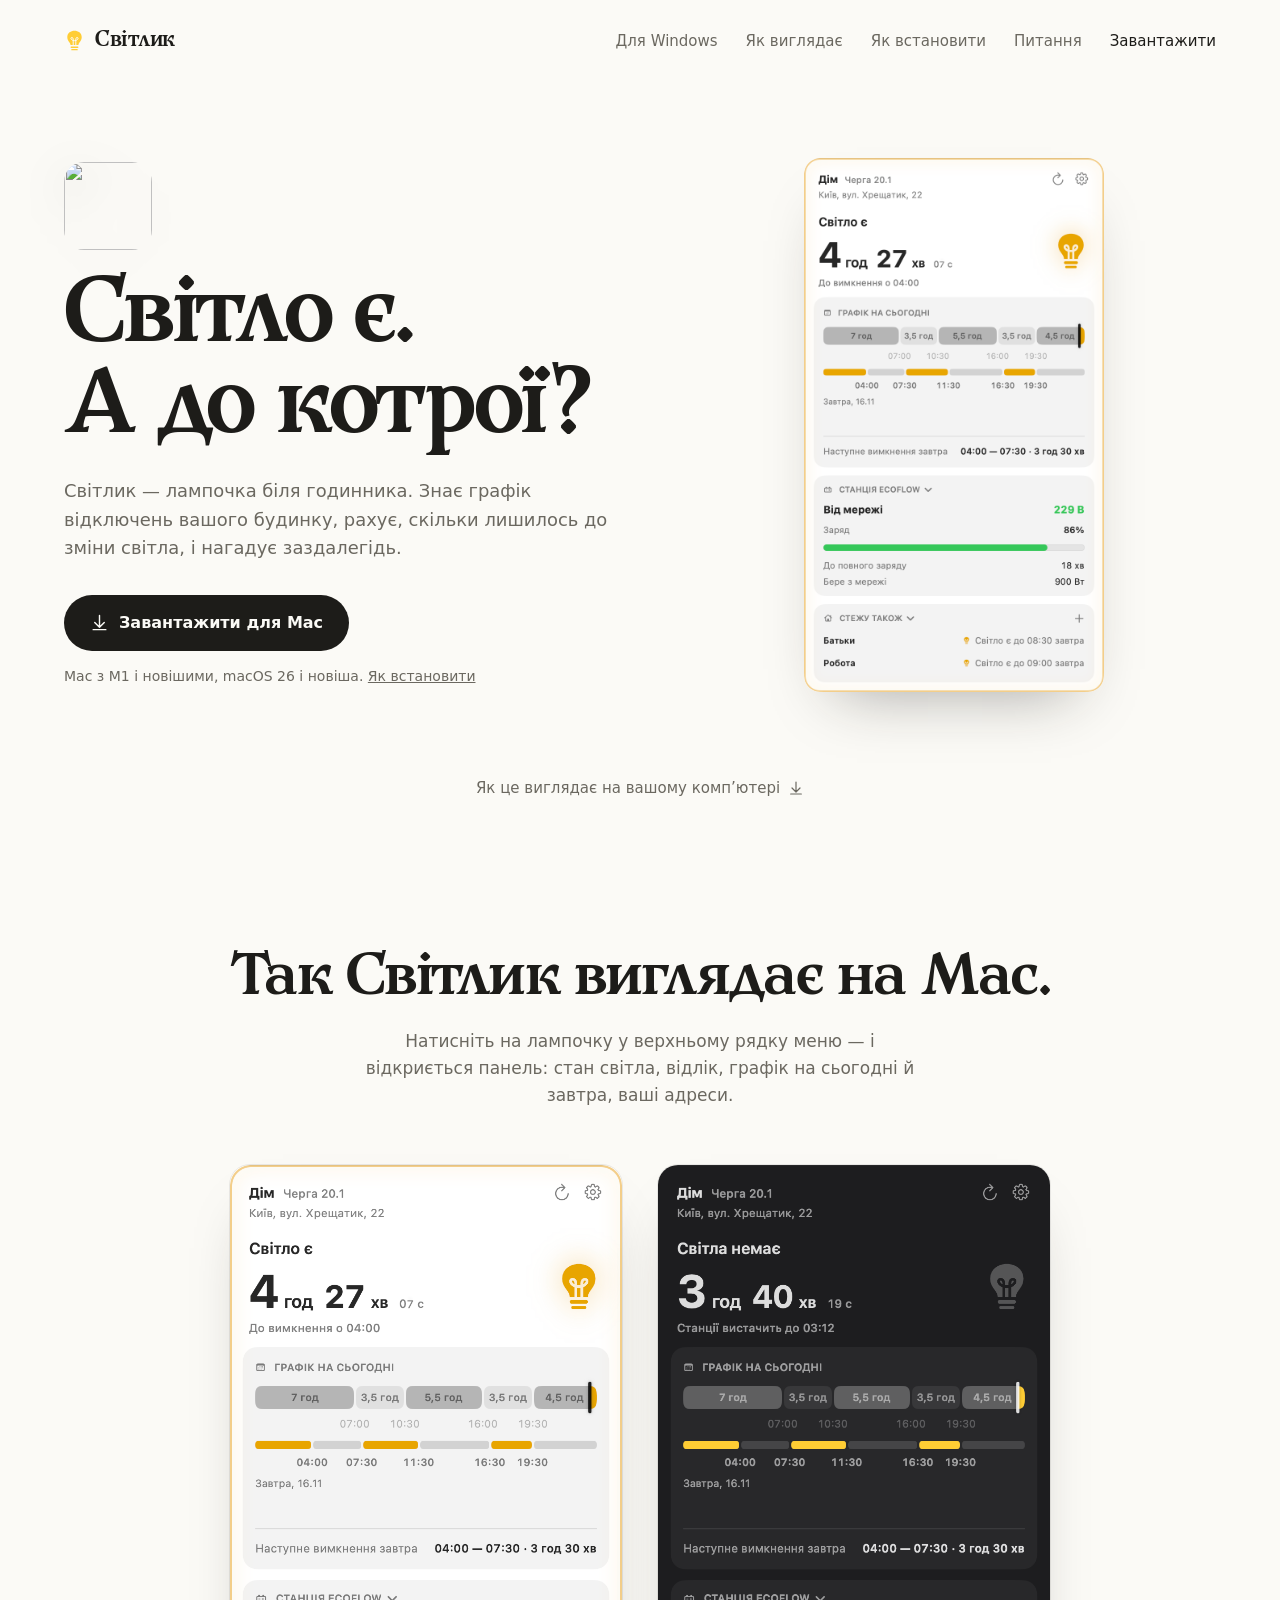
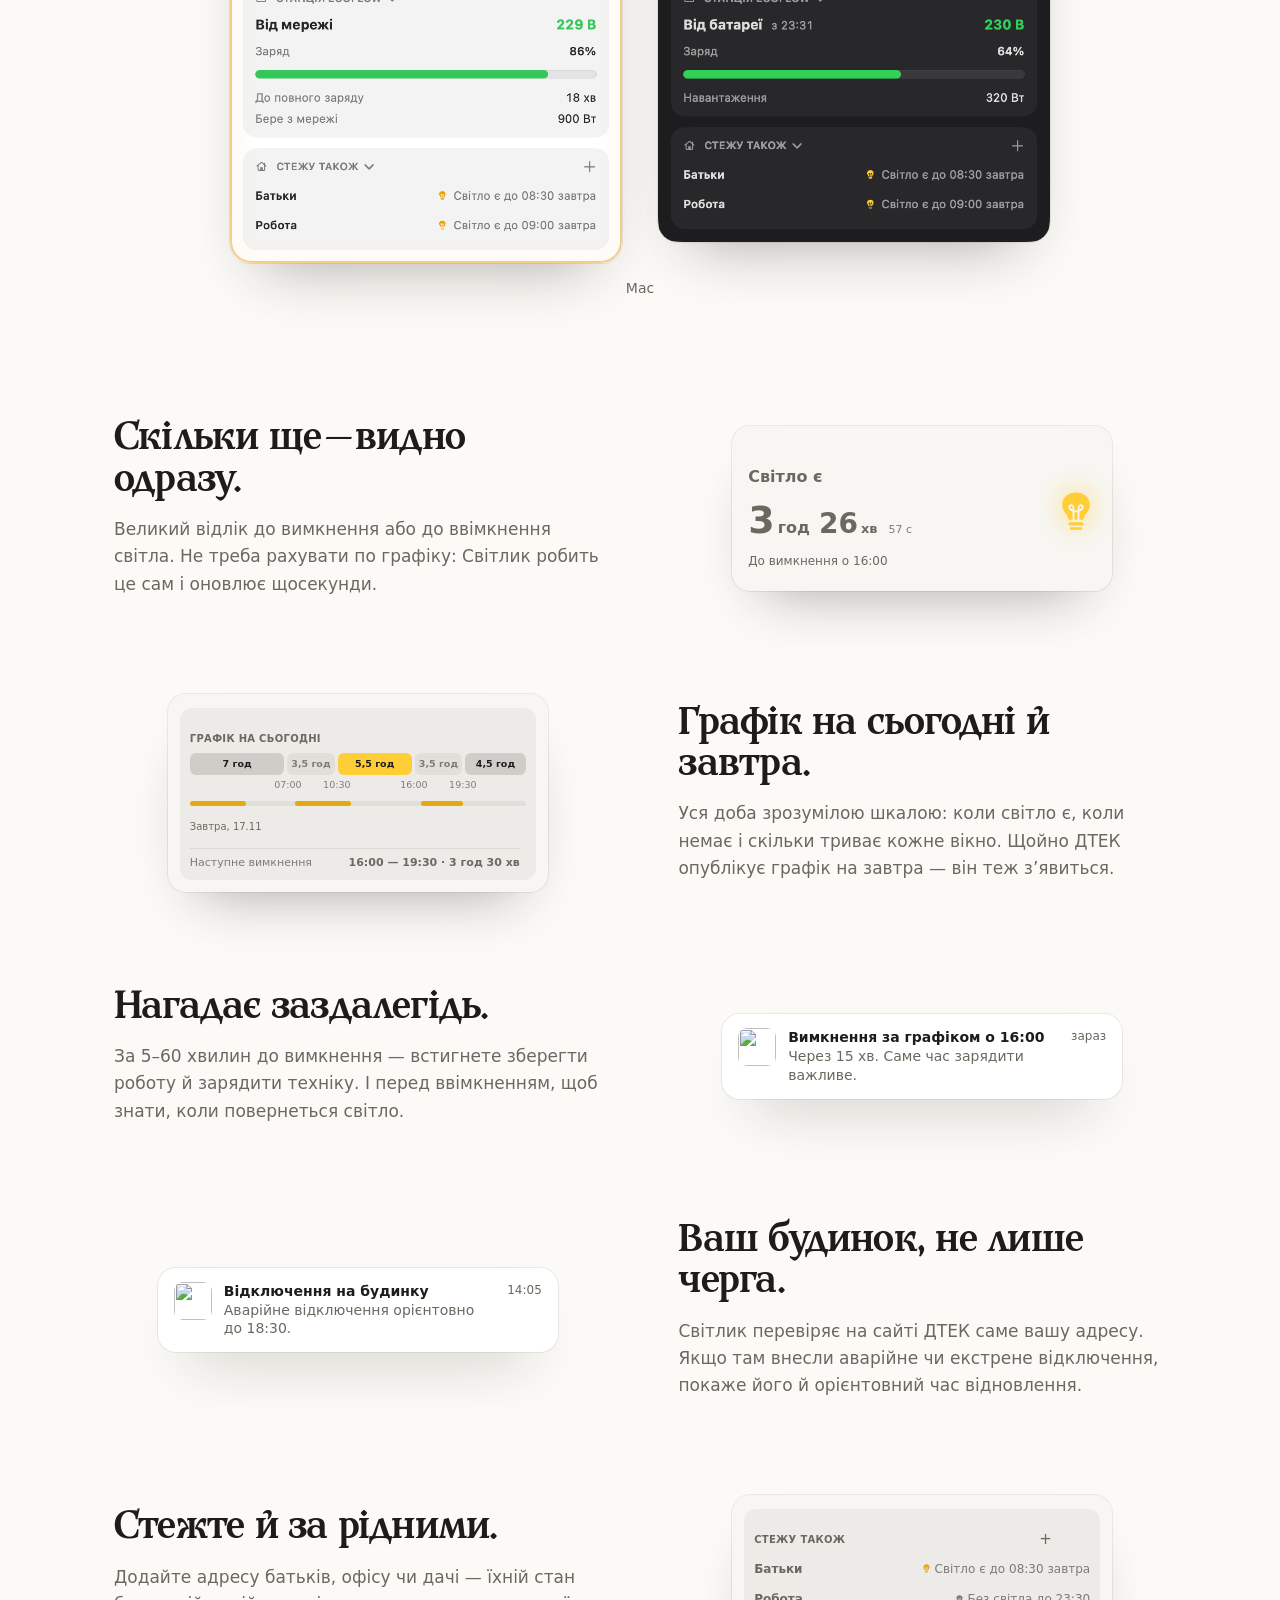
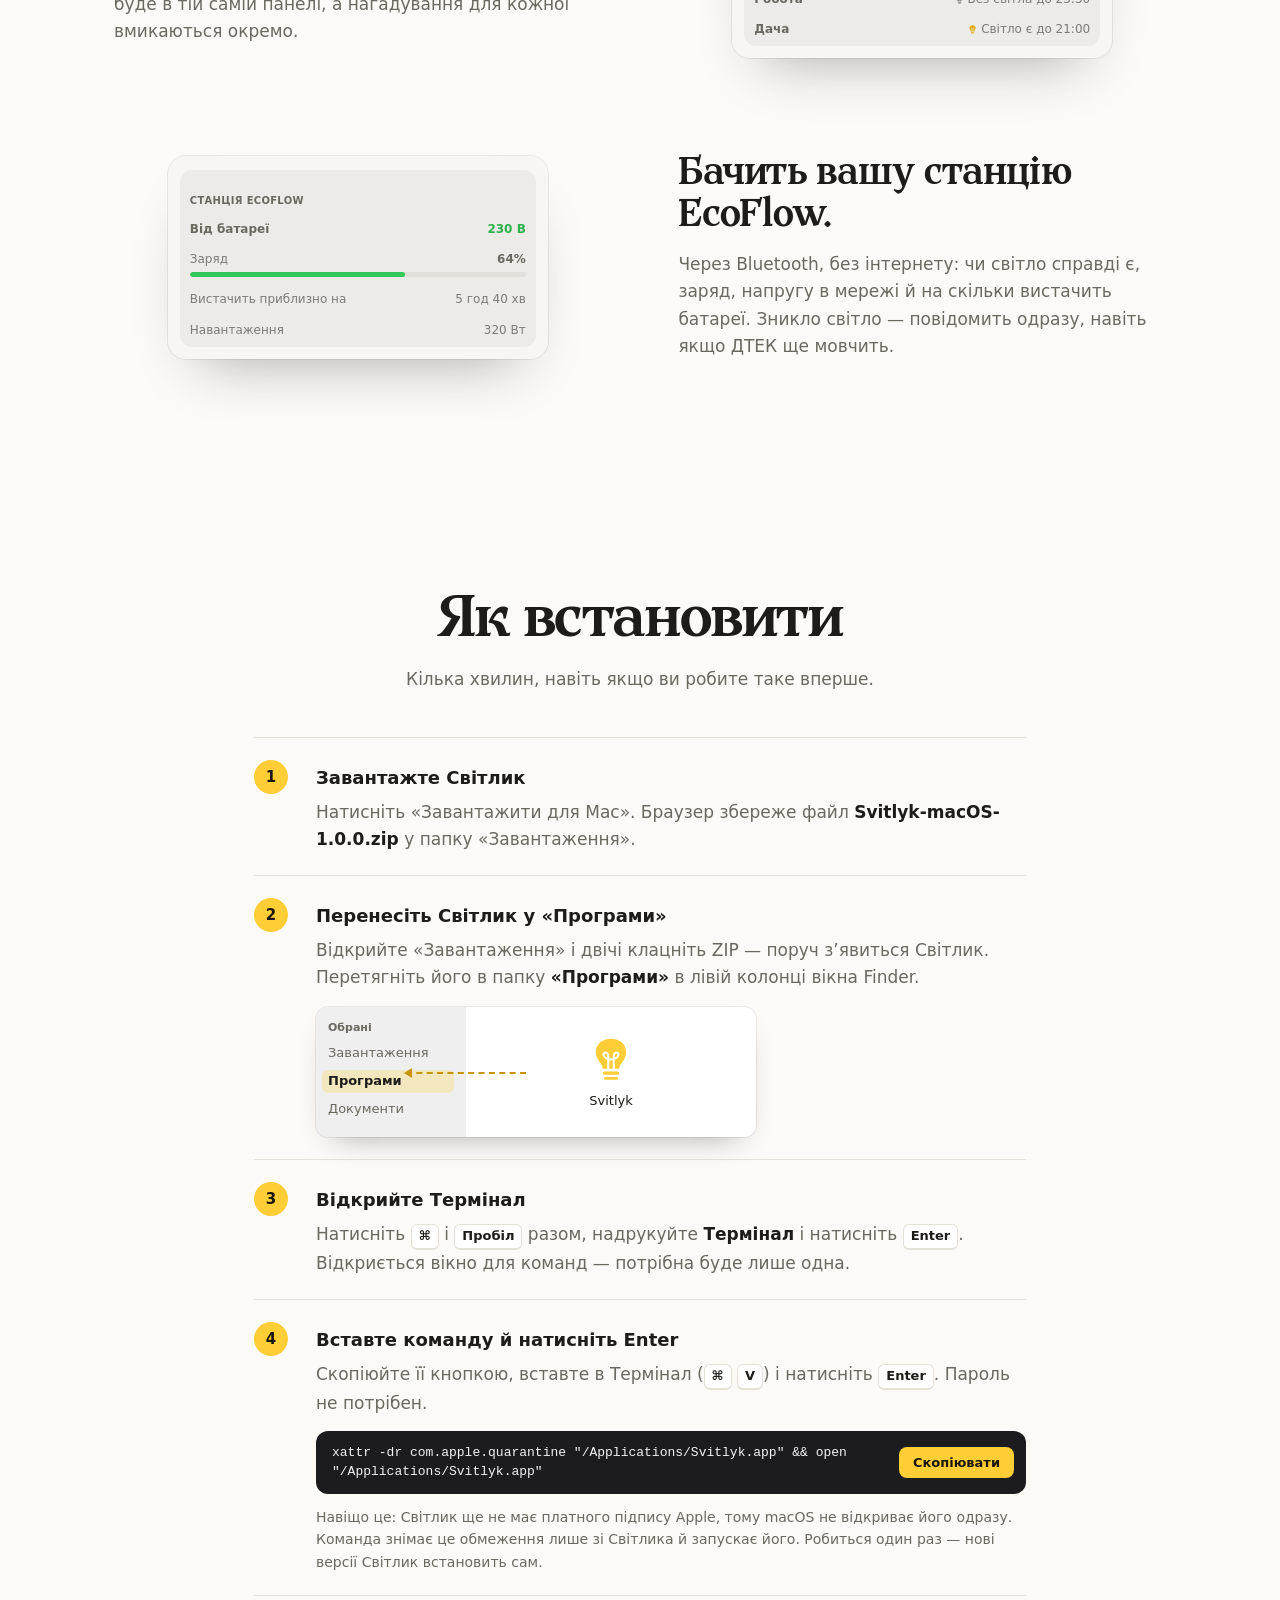
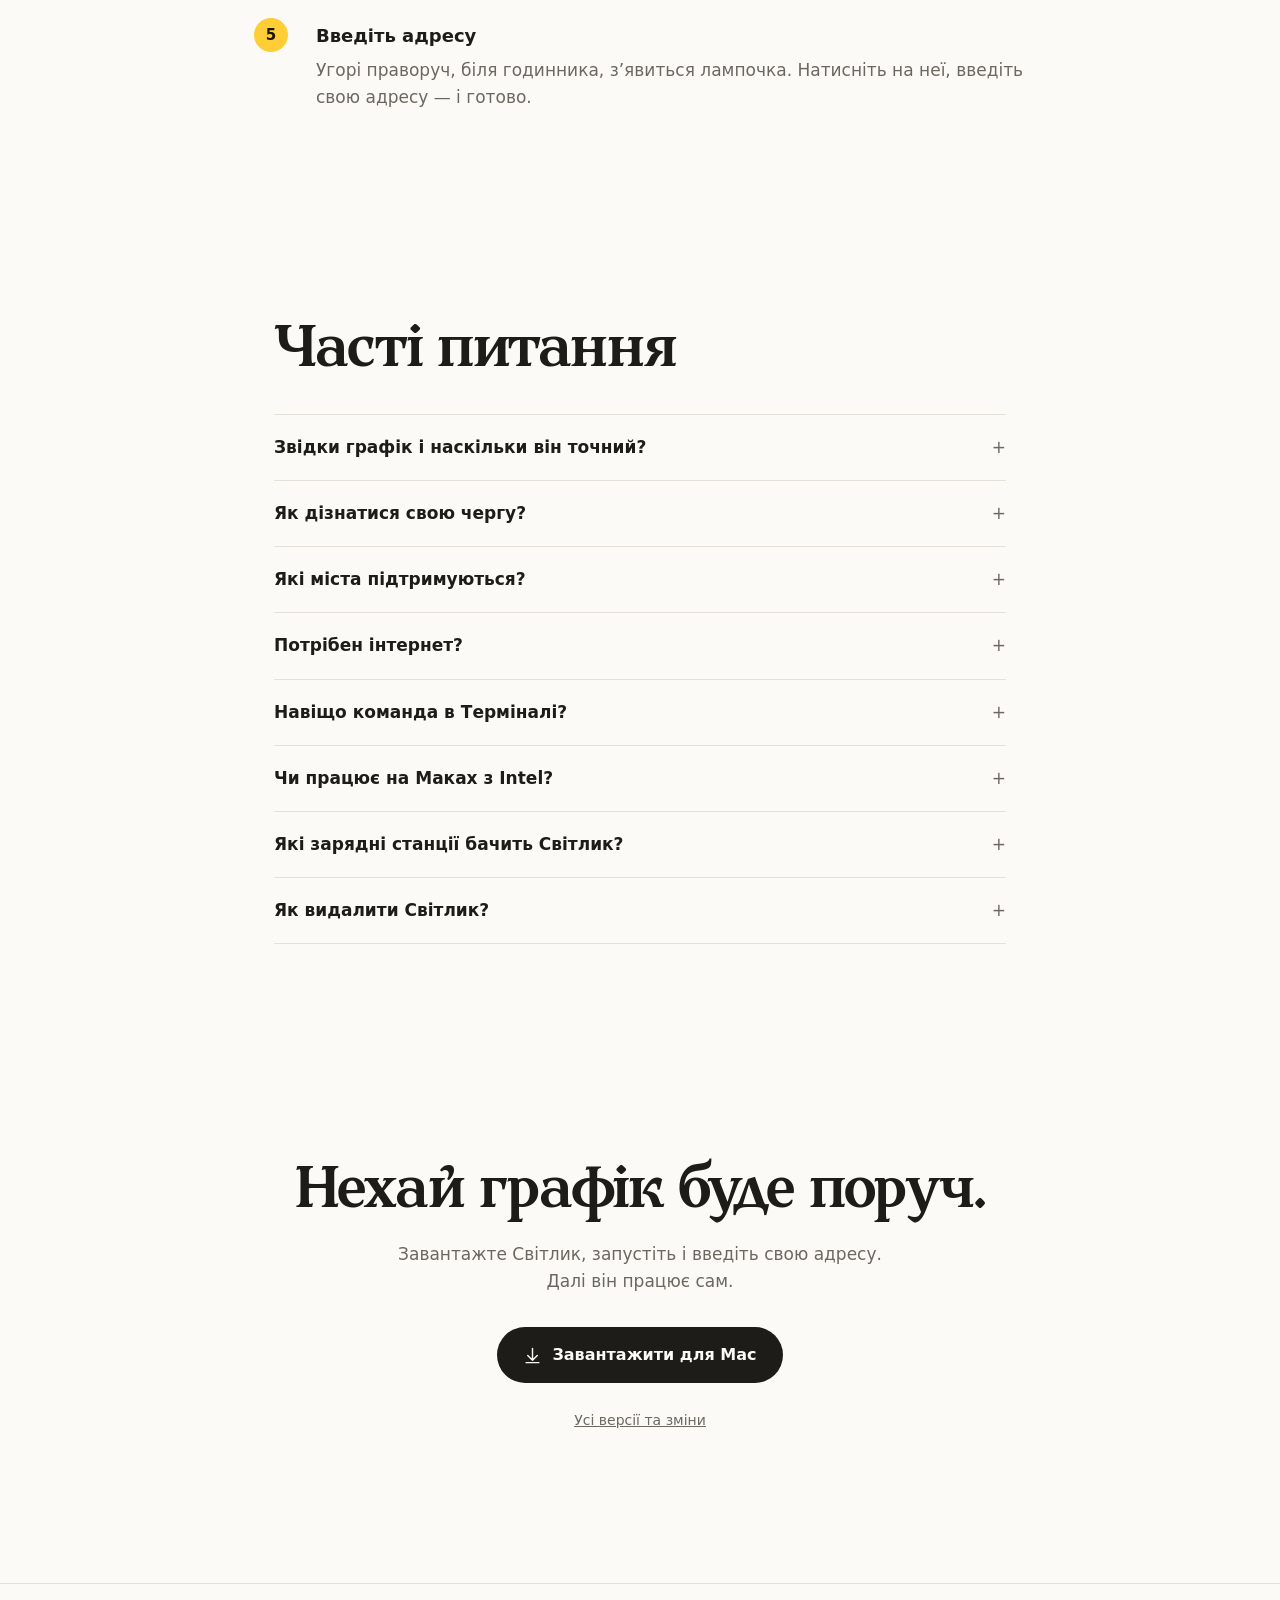
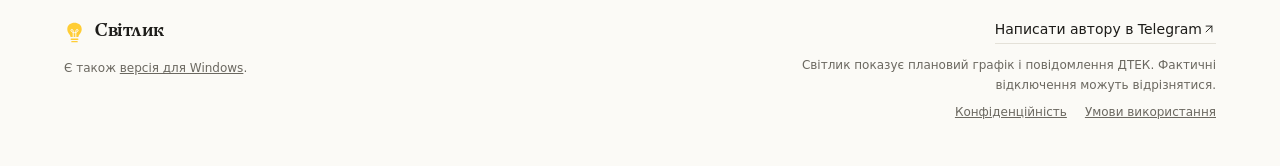
==== mac/index.html @ aa7a5fe7 "Site: Svitlyk for Mac page at /mac/, links between versions - New /mac/ page: interactive menu bar d" ====
<!doctype html>
<html lang="uk">
<head>
  <meta charset="utf-8">
  <meta name="viewport" content="width=device-width, initial-scale=1">
  <meta name="theme-color" content="#fbfaf6" media="(prefers-color-scheme: light)">
  <meta name="theme-color" content="#131315" media="(prefers-color-scheme: dark)">
  <meta name="color-scheme" content="light dark">
  <meta name="description" content="Світлик — лампочка біля годинника на Mac: показує графік відключень вашого будинку, рахує час до зміни світла й нагадує заздалегідь. Київ і Київська область.">
  <meta property="og:title" content="Світлик — світло є. А до котрої?">
  <meta property="og:description" content="Графік відключень, час до зміни світла й нагадування. У рядку меню Mac.">
  <meta property="og:type" content="website">
  <meta property="og:url" content="https://denk0-ua.github.io/Svitlyk/mac/">
  <meta property="og:image" content="https://denk0-ua.github.io/Svitlyk/assets/mac-light.png">
  <meta property="og:image:alt" content="Світлик у світлій і темній темі">
  <link rel="canonical" href="https://denk0-ua.github.io/Svitlyk/mac/">
  <title>Світлик для Mac — світло є. А до котрої?</title>
  <link rel="icon" href="../assets/bulb.svg" type="image/svg+xml">
  <link rel="preload" href="../assets/fonts/Zakon-Bold.ttf" as="font" type="font/ttf" crossorigin>
  <link rel="stylesheet" href="mac.css">
  <script>
    // The visitor's system decides what the page shows, before anything is drawn.
    (function () {
      var platform = (navigator.userAgentData && navigator.userAgentData.platform) || navigator.platform || '';
      var agent = navigator.userAgent || '';
      var os = 'other';
      if (/iPhone|iPad|iPod|Android/i.test(agent) || (navigator.maxTouchPoints > 1 && /Mac/i.test(platform))) os = 'other';
      else if (/Mac/i.test(platform) || /Mac OS X/i.test(agent)) os = 'mac';
      else if (/Win/i.test(platform) || /Windows/i.test(agent)) os = 'win';
      // The Mac page always shows the Mac; a Windows visitor also gets a pointer to the Windows page.
      document.documentElement.dataset.visitor = os;
      document.documentElement.dataset.os = os === 'other' ? 'other' : 'mac';
    })();
  </script>
  <script async src="https://www.googletagmanager.com/gtag/js?id=G-LN29BEMHQQ"></script>
  <script>
    window.dataLayer = window.dataLayer || [];
    function gtag(){dataLayer.push(arguments);}
    gtag('js', new Date());
    gtag('config', 'G-LN29BEMHQQ');
  </script>
  <script src="mac.js" defer></script>
</head>
<body>
  <svg class="symbols" aria-hidden="true"><defs>
    <symbol id="bulb" viewBox="0 0 32 32"><path d="M10 23C10 19 5 17 5 11C5-2 27-2 27 11C27 17 22 19 22 23Z" fill="currentColor"/><rect x="10" y="25" width="12" height="2.5" rx="1.25" fill="currentColor"/><rect x="11" y="29" width="10" height="2" rx="1" fill="currentColor"/><path d="M14 23V14C14 10 9 11 11 14C13 17 19 17 21 14C23 11 18 10 18 14V23" fill="none" stroke="var(--filament,#000)" stroke-width="1.5" stroke-linecap="round"/></symbol>
    <symbol id="arrow" viewBox="0 0 24 24"><path d="M12 3v15m-6-6 6 6 6-6M4 21h16" fill="none" stroke="currentColor" stroke-width="1.8" stroke-linecap="round" stroke-linejoin="round"/></symbol>
    <symbol id="icon-external" viewBox="0 0 24 24" fill="none" stroke="currentColor" stroke-width="1.6" stroke-linecap="round" stroke-linejoin="round"><path d="M7 17 17 7M7 7h10v10"/></symbol>
    <symbol id="icon-swap" viewBox="0 0 24 24" fill="none" stroke="currentColor" stroke-width="1.6" stroke-linecap="round" stroke-linejoin="round"><path d="M4 8h16m-4-4 4 4-4 4M20 16H4m4-4-4 4 4 4"/></symbol>
    <symbol id="icon-check" viewBox="0 0 24 24" fill="none" stroke="currentColor" stroke-width="1.6" stroke-linecap="round" stroke-linejoin="round"><path d="m5 12 4 4L19 6"/></symbol>
    <symbol id="icon-refresh" viewBox="0 0 24 24" fill="none" stroke="currentColor" stroke-width="1.6" stroke-linecap="round" stroke-linejoin="round"><path d="M20 5v6h-6M4 19v-6h6M5.8 8a7 7 0 0 1 11.6-3L20 8M4 16l2.6 3A7 7 0 0 0 18.2 16"/></symbol>
    <symbol id="icon-sliders" viewBox="0 0 24 24" fill="none" stroke="currentColor" stroke-width="1.6" stroke-linecap="round" stroke-linejoin="round"><path d="M3 7h18M3 17h18"/><circle cx="9" cy="7" r="3" fill="var(--app)"/><circle cx="16" cy="17" r="3" fill="var(--app)"/></symbol>
    <symbol id="app-refresh" viewBox="0 0 24 24" fill="none" stroke="currentColor" stroke-width="1.6" stroke-linecap="round" stroke-linejoin="round"><path d="M5.07 8A8 8 0 0 1 19.73 9.93M20 3v7h-7M18.93 16A8 8 0 0 1 4.27 14.07M4 21v-7h7"/></symbol>
  </defs></svg>
  <a class="skip" href="#main">Перейти до змісту</a>

  <p class="other-os is-win">У вас Windows? <a href="../" data-analytics="navigation_click" data-location="banner" data-target="windows">Світлик для Windows — тут</a></p>
  <main id="main">
    <section class="hero" data-section="hero" aria-labelledby="hero-title">
      <header class="header">
        <a class="brand" href="#" data-analytics="navigation_click" data-location="header" data-target="top" aria-label="Світлик — на початок"><svg aria-hidden="true"><use href="#bulb"/></svg><span>Світлик</span></a>
        <nav aria-label="Основна навігація">
          <a class="nav-other" href="../" data-analytics="navigation_click" data-location="header" data-target="windows">Для Windows</a>
          <a href="#app" data-analytics="navigation_click" data-location="header" data-target="app">Як виглядає</a>
          <a href="#install" data-analytics="navigation_click" data-location="header" data-target="install">Як встановити</a>
          <a href="#faq" data-analytics="navigation_click" data-location="header" data-target="faq">Питання</a>
          <a class="nav-download" href="#download" data-analytics="navigation_click" data-location="header" data-target="download">Завантажити</a>
        </nav>
      </header>

      <div class="hero-grid">
        <div class="hero-copy">
          <img class="app-icon-img" src="../assets/app-icon.png" width="88" height="88" alt="">
          <h1 id="hero-title">Світло є.<br><span class="nowrap">А до котрої?</span></h1>
          <p class="lead">Світлик — лампочка біля годинника<span class="only-win only-pc"> на панелі завдань Windows</span><span class="only-mac only-pc"> у рядку меню Mac</span>. Знає графік відключень вашого будинку, рахує, скільки лишилось до зміни світла, і нагадує заздалегідь.</p>
          <div class="get" data-get="hero">
            <a class="download only-win" data-platform="win" data-analytics="download_click" data-location="hero" data-file="Svitlyk.exe" href="https://github.com/DenK0-UA/Svitlyk/releases/latest/download/Svitlyk.exe"><svg aria-hidden="true"><use href="#arrow"/></svg><span>Завантажити для Windows</span></a>
            <a class="download only-mac" data-platform="mac" data-analytics="download_click" data-location="hero" data-file="Svitlyk-macOS-1.0.0.zip" href="https://github.com/DenK0-UA/Svitlyk/releases/download/macos-v1.0.0/Svitlyk-macOS-1.0.0.zip"><svg aria-hidden="true"><use href="#arrow"/></svg><span>Завантажити для Mac</span></a>
          </div>
          <p class="get-note only-win only-pc">Windows 10 і 11. <a href="#install" data-analytics="navigation_click" data-location="hero" data-target="install">Як встановити</a></p>
          <p class="get-note only-mac">Mac з M1 і новішими, macOS 26 і новіша. <a href="#install" data-analytics="navigation_click" data-location="hero" data-target="install">Як встановити</a></p>
        </div>

        <div class="mac-demo only-mac only-pc" data-light="on">
          <div class="mac-screen" id="mac-screen">
            <div class="menubar">
              <span class="mb-left" aria-hidden="true"><svg viewBox="0 0 14 17" class="apple"><path d="M11.6 9c0-2 1.6-2.9 1.7-3a3.7 3.7 0 0 0-2.9-1.6c-1.2-.1-2.4.7-3 .7s-1.6-.7-2.6-.7A3.9 3.9 0 0 0 1.5 6.4c-1.4 2.4-.4 6 1 8 .7 1 1.5 2 2.5 2s1.4-.6 2.6-.6 1.5.6 2.6.6 1.7-1 2.4-2a8 8 0 0 0 1.1-2.2A3.4 3.4 0 0 1 11.6 9ZM9.6 3A3.4 3.4 0 0 0 10.4.5 3.5 3.5 0 0 0 8.1 1.7 3.2 3.2 0 0 0 7.3 4.1 2.9 2.9 0 0 0 9.6 3Z" fill="currentColor"/></svg><b>Finder</b><span>Файл</span><span>Правка</span><span>Вигляд</span></span>
              <span class="mb-right">
                <button class="mb-bulb" id="mac-bulb" type="button" aria-expanded="true" aria-controls="mac-panel" aria-label="Сховати приклад Світлика"><svg aria-hidden="true"><use href="#bulb"/></svg></button>
                <svg class="mb-icon" viewBox="0 0 16 12" aria-hidden="true"><path d="M1 4a10 10 0 0 1 14 0M3.5 6.5a6.4 6.4 0 0 1 9 0M6 9a2.8 2.8 0 0 1 4 0" fill="none" stroke="currentColor" stroke-width="1.5" stroke-linecap="round"/></svg>
                <svg class="mb-icon" viewBox="0 0 26 12" aria-hidden="true"><rect x=".75" y=".75" width="21.5" height="10.5" rx="3" fill="none" stroke="currentColor" stroke-width="1.2" opacity=".6"/><rect x="2.5" y="2.5" width="15" height="7" rx="1.6" fill="currentColor"/><path d="M24 4.2v3.6" stroke="currentColor" stroke-width="1.6" stroke-linecap="round" opacity=".6"/></svg>
                <time id="mac-clock" aria-hidden="true">Пн 16 лист. 12:33</time>
              </span>
            </div>
            <div class="mac-panel" id="mac-panel" role="region" aria-label="Інтерактивний приклад Світлика на Mac">
              <div class="mp-head">
                <div><p><b>Основна адреса</b> <span>Черга 4.2</span></p><p class="mp-address">Київ, вул. Хрещатик, 22</p></div>
                <span class="mp-icons" aria-hidden="true"><svg><use href="#app-refresh"/></svg><svg viewBox="0 0 24 24"><circle cx="12" cy="12" r="3.2" fill="none" stroke="currentColor" stroke-width="1.6"/><path d="M12 2.8v2.4M12 18.8v2.4M2.8 12h2.4M18.8 12h2.4M5.5 5.5l1.7 1.7M16.8 16.8l1.7 1.7M5.5 18.5l1.7-1.7M16.8 7.2l1.7-1.7" stroke="currentColor" stroke-width="1.6" stroke-linecap="round"/></svg></span>
              </div>
              <div class="mp-hero">
                <div>
                  <p class="mp-title" data-mac="title">Світло є</p>
                  <p class="mp-count"><b data-mac="h">3</b><span>год</span><b data-mac="m">27</b><span class="mp-min">хв</span><small data-mac="s">00 с</small></p>
                  <p class="mp-caption" data-mac="caption">До вимкнення о 16:00</p>
                </div>
                <svg class="mp-bulb" aria-hidden="true"><use href="#bulb"/></svg>
              </div>
              <div class="mp-card">
                <p class="mp-card-title"><svg viewBox="0 0 12 12" aria-hidden="true"><rect x="1" y="2" width="10" height="9" rx="1.5" fill="none" stroke="currentColor"/><path d="M1 4.5h10M3.5 1v2M8.5 1v2" stroke="currentColor"/></svg>Графік на сьогодні</p>
                <div class="mp-pills" data-mac="pills"></div>
                <div class="mp-times" aria-hidden="true"><span style="left:29.2%">07:00</span><span style="left:43.75%">10:30</span><span style="left:66.7%">16:00</span><span style="left:81.25%">19:30</span></div>
                <div class="mp-tomorrow"><i class="on" style="left:0;width:16.7%"></i><i class="off" style="left:16.7%;width:14.6%"></i><i class="on" style="left:31.3%;width:16.6%"></i><i class="off" style="left:47.9%;width:20.9%"></i><i class="on" style="left:68.8%;width:12.5%"></i><i class="off" style="left:81.3%;width:18.7%"></i></div>
                <p class="mp-small">Завтра, 17.11</p>
                <p class="mp-next"><span data-mac="next-label">Наступне вимкнення</span><b data-mac="next">16:00 — 19:30 · 3 год 30 хв</b></p>
              </div>
              <div class="mp-card mp-station">
                <p class="mp-card-title"><svg viewBox="0 0 14 12" aria-hidden="true"><rect x="1" y="3" width="12" height="8" rx="1.5" fill="none" stroke="currentColor"/><path d="M4 3V1.5M10 3V1.5M4.5 7h2M8 7h2M9 6v2" stroke="currentColor"/></svg>Станція EcoFlow</p>
                <p class="mp-row"><b data-mac="source">Від мережі</b><b class="mp-volt" data-mac="volt">229 В</b></p>
                <p class="mp-row"><span>Заряд</span><b data-mac="soc">86%</b></p>
                <div class="mp-charge"><i data-mac="soc-bar"></i></div>
                <p class="mp-row"><span data-mac="row1">До повного заряду</span><span data-mac="row1v">18 хв</span></p>
                <p class="mp-row"><span data-mac="row2">Бере з мережі</span><span data-mac="row2v">900 Вт</span></p>
              </div>
              <div class="mp-card">
                <p class="mp-card-title mp-watch-title"><svg viewBox="0 0 12 12" aria-hidden="true"><path d="M1.5 5.5 6 1.5l4.5 4V11h-9Z" fill="none" stroke="currentColor"/></svg>Стежу також<span class="mp-plus" aria-hidden="true">+</span></p>
                <p class="mp-watch"><b>Батьки</b><span><svg><use href="#bulb"/></svg>Світло є до 08:30 завтра</span></p>
                <p class="mp-watch"><b>Робота</b><span class="is-off"><svg><use href="#bulb"/></svg>Без світла до 23:30</span></p>
              </div>
            </div>
          </div>
          <div class="demo-controls"><span class="micro">Натисніть на лампочку</span><button type="button" id="mac-switch" aria-pressed="false"><span class="button-label">Показати без світла</span><svg class="icon" aria-hidden="true"><use href="#icon-swap"/></svg></button></div>
          <p class="demo-note">Це приклад. Свій графік побачите в застосунку, коли введете адресу.</p>
        </div>
        <div class="hero-demo win-demo only-win only-pc">
        <div class="demo-heading"><span class="micro">Лампочка біля годинника</span></div>
        <div class="desktop" id="desktop">
          <div class="desktop-label"><span class="little-square"></span> Робочий стіл Windows</div>
          <div class="app-popup is-open" id="app-popup" role="region" aria-label="Інтерактивний приклад Світлика">
            <div class="app-header"><span><svg aria-hidden="true"><use href="#bulb"/></svg> Світлик</span><span class="app-icons" aria-hidden="true"><svg class="icon" aria-hidden="true"><use href="#app-refresh"/></svg><svg class="icon" aria-hidden="true"><use href="#icon-sliders"/></svg></span></div>
            <div class="app-address"><span>Київська область</span><span>Черга 4.2</span></div>
            <h2 class="app-status"><i aria-hidden="true"></i><span id="demo-status">Світло є</span></h2>
            <p class="app-until" id="demo-until">До вимкнення</p>
            <p class="app-time"><span id="demo-hours">1 <small>год</small></span> <span id="demo-minutes">24 <small>хв</small></span> <span id="demo-seconds">36 с</span></p>
            <div class="app-timeline" id="demo-today" aria-hidden="true"><span class="timeline-off" style="left:45.83%;width:16.67%"></span><span class="timeline-off" style="left:79.17%;width:12.5%"></span><span class="timeline-past" id="timeline-past"></span><span class="timeline-marker" id="timeline-marker"></span></div>
<div class="timeline-ticks" aria-hidden="true"></div>
            <div class="timeline-hours" id="demo-today-label" aria-hidden="true"><span>00</span><span>06</span><span>12</span><span>18</span><span>24</span></div>
<div class="timeline-tomorrow" aria-hidden="true"><div class="timeline-hours" id="demo-tomorrow-label"><span>Завтра, 01.11</span></div><div class="app-timeline is-thin" id="demo-tomorrow"><span class="timeline-off" style="left:29.17%;width:12.5%"></span></div></div>
            <div class="app-detail"><span id="demo-next">Наступне відключення</span><strong>11:00 — 15:00</strong></div>
            <div class="app-detail"><span>Потім світло є</span><span>15:00 — 19:00</span></div>
            <div class="app-watch" id="demo-watch"><div class="app-watch-head"><button type="button" id="watch-toggle" aria-expanded="true" aria-controls="watch-rows">Стежу також<span class="watch-count"> · 2</span><svg class="watch-chevron" viewBox="0 0 16 16" aria-hidden="true"><path d="m4 6 4 4 4-4" fill="none" stroke="currentColor" stroke-width="1.5" stroke-linecap="round" stroke-linejoin="round"/></svg></button><span class="app-watch-add">+ Додати</span></div><ul class="app-watch-rows" id="watch-rows"><li><i class="is-on" aria-hidden="true"></i><b>Мама</b><span>Світло є до 18:00</span><svg class="watch-arrow" viewBox="0 0 8 10" aria-hidden="true"><path d="M2.25 1.5 5.75 5 2.25 8.5" fill="none" stroke="currentColor" stroke-width="1.4" stroke-linecap="round" stroke-linejoin="round"/></svg></li><li><i aria-hidden="true"></i><b>Дача</b><span>Без світла до 21:30</span><svg class="watch-arrow" viewBox="0 0 8 10" aria-hidden="true"><path d="M2.25 1.5 5.75 5 2.25 8.5" fill="none" stroke="currentColor" stroke-width="1.4" stroke-linecap="round" stroke-linejoin="round"/></svg></li></ul></div>
          </div>
          <div class="taskbar">
            <svg class="windows-mark" viewBox="0 0 20 20" aria-hidden="true"><path d="M1 1h8v8H1zm10 0h8v8h-8zM1 11h8v8H1zm10 0h8v8h-8z" fill="currentColor"/></svg>
            <div class="taskbar-right">
              <svg class="tray-chevron" viewBox="0 0 16 16" aria-hidden="true"><path d="m4 10 4-4 4 4" fill="none" stroke="currentColor" stroke-width="1.4" stroke-linecap="round" stroke-linejoin="round"/></svg>
              <button class="tray-bulb" id="tray-button" type="button" aria-expanded="true" aria-controls="app-popup" aria-describedby="tray-instruction" aria-label="Сховати приклад Світлика"><svg aria-hidden="true"><use href="#bulb"/></svg></button>
              <span class="system-language" aria-hidden="true">УКР</span>
              <span class="system-icons" aria-hidden="true">
                <svg viewBox="0 0 16 16"><path d="M1.5 5.5a10 10 0 0 1 13 0M4 8a6 6 0 0 1 8 0m-5.5 2.5a2.5 2.5 0 0 1 3 0"/><circle cx="8" cy="13" r=".7" fill="currentColor" stroke="none"/></svg>
                <svg viewBox="0 0 18 16"><path d="M2 6h3l4-3v10l-4-3H2V6Zm10-1a4 4 0 0 1 0 6m2-8a7 7 0 0 1 0 10"/></svg>
                <svg class="battery-icon" viewBox="0 0 24 16"><rect x="1.5" y="3.5" width="18" height="9" rx="2"/><path d="M22 6v4" stroke-width="2"/><rect x="4" y="6" width="12" height="4" rx=".6" fill="currentColor" stroke="none"/></svg>
              </span>
              <span class="clock-block"><time class="system-clock" id="system-clock">09:35</time><span class="system-date">31.10.2026</span></span>
            </div>
          </div>
        </div>
        <div class="demo-controls"><span class="micro" id="tray-instruction">Натисни на лампочку</span><button type="button" id="state-switch" aria-pressed="false"><span class="button-label">Показати без світла</span><svg class="icon" aria-hidden="true"><use href="#icon-swap"/></svg></button></div>
        <p class="demo-note" id="demo-note" aria-live="polite">Тут — приклад графіка. Свій графік побачиш у застосунку, коли вкажеш адресу.</p>
      </div>
        <div class="phone-shots only-phone"><img src="../assets/mac-light.png" width="744" height="1324" alt="Світлик на Mac: світло є, відлік і графік." loading="lazy"></div>
      </div>

      <a class="next" href="#app" data-analytics="navigation_click" data-location="hero" data-target="app">Як це виглядає на вашому комп’ютері <svg aria-hidden="true"><use href="#arrow"/></svg></a>
    </section>

    <section class="app" id="app" data-section="app" aria-labelledby="app-title">
      <h2 id="app-title">Так Світлик виглядає на Mac.</h2>
      <p class="app-lead">Натисніть на лампочку у верхньому рядку меню — і відкриється панель: стан світла, відлік, графік на сьогодні й завтра, ваші адреси.</p>
      <div class="shots">
        <figure class="shot only-win"><img src="../assets/preview.png" width="864" height="512" alt="Світлик на Windows у темній і світлій темі: стан світла, відлік і графік на добу." loading="lazy"><figcaption class="only-phone">Windows</figcaption></figure>
        <figure class="shot shot-mac only-mac">
          <div class="mac-pair">
            <img src="../assets/mac-light.png" width="744" height="1324" alt="Світлик на Mac у світлій темі: світло є, станція заряджається." loading="lazy">
            <img src="../assets/mac-dark.png" width="744" height="1284" alt="Світлик на Mac у темній темі: світла немає, станція живить квартиру." loading="lazy">
          </div>
          <figcaption class="only-phone">Mac</figcaption>
        </figure>
      </div>

      <div class="rows">
        <div class="row">
          <div class="row-text"><h3>Скільки ще — видно одразу.</h3><p>Великий відлік до вимкнення або до ввімкнення світла. Не треба рахувати по графіку: Світлик робить це сам і оновлює щосекунди.</p></div>
          <div class="row-art mac-demo" aria-hidden="true"><div class="mac-panel art-panel"><div class="mp-hero"><div><p class="mp-title">Світло є</p><p class="mp-count"><b>3</b><span>год</span><b>26</b><span class="mp-min">хв</span><small>57 с</small></p><p class="mp-caption">До вимкнення о 16:00</p></div><svg class="mp-bulb"><use href="#bulb"/></svg></div></div></div>
        </div>
        <div class="row">
          <div class="row-text"><h3>Графік на сьогодні й завтра.</h3><p>Уся доба зрозумілою шкалою: коли світло є, коли немає і скільки триває кожне вікно. Щойно ДТЕК опублікує графік на завтра — він теж з’явиться.</p></div>
          <div class="row-art mac-demo" aria-hidden="true"><div class="mac-panel art-panel"><div class="mp-card" style="margin:0"><p class="mp-card-title">Графік на сьогодні</p><div class="mp-pills"><i class="on" style="--d:7">7 год</i><i class="off" style="--d:3.5">3,5 год</i><i class="on is-now" style="--d:5.5">5,5 год</i><i class="off" style="--d:3.5">3,5 год</i><i class="on" style="--d:4.5">4,5 год</i></div><div class="mp-times"><span style="left:29.2%">07:00</span><span style="left:43.75%">10:30</span><span style="left:66.7%">16:00</span><span style="left:81.25%">19:30</span></div><div class="mp-tomorrow"><i class="on" style="left:0;width:16.7%"></i><i class="on" style="left:31.3%;width:16.6%"></i><i class="on" style="left:68.8%;width:12.5%"></i></div><p class="mp-small">Завтра, 17.11</p><p class="mp-next"><span>Наступне вимкнення</span><b>16:00 — 19:30 · 3 год 30 хв</b></p></div></div></div>
        </div>
        <div class="row">
          <div class="row-text"><h3>Нагадає заздалегідь.</h3><p>За 5–60 хвилин до вимкнення — встигнете зберегти роботу й зарядити техніку. І перед ввімкненням, щоб знати, коли повернеться світло.</p></div>
          <div class="row-art" aria-hidden="true"><div class="toast-art"><img src="../assets/app-icon.png" alt="" width="38" height="38"><div><b>Вимкнення за графіком о 16:00</b><span>Через 15 хв. Саме час зарядити важливе.</span></div><time>зараз</time></div></div>
        </div>
        <div class="row">
          <div class="row-text"><h3>Ваш будинок, не лише черга.</h3><p>Світлик перевіряє на сайті ДТЕК саме вашу адресу. Якщо там внесли аварійне чи екстрене відключення, покаже його й орієнтовний час відновлення.</p></div>
          <div class="row-art" aria-hidden="true"><div class="toast-art"><img src="../assets/app-icon.png" alt="" width="38" height="38"><div><b>Відключення на будинку</b><span>Аварійне відключення орієнтовно до 18:30.</span></div><time>14:05</time></div></div>
        </div>
        <div class="row">
          <div class="row-text"><h3>Стежте й за рідними.</h3><p>Додайте адресу батьків, офісу чи дачі — їхній стан буде в тій самій панелі, а нагадування для кожної вмикаються окремо.</p></div>
          <div class="row-art mac-demo" aria-hidden="true"><div class="mac-panel art-panel"><div class="mp-card" style="margin:0"><p class="mp-card-title mp-watch-title">Стежу також<span class="mp-plus">+</span></p><p class="mp-watch"><b>Батьки</b><span><svg><use href="#bulb"/></svg>Світло є до 08:30 завтра</span></p><p class="mp-watch"><b>Робота</b><span class="is-off"><svg><use href="#bulb"/></svg>Без світла до 23:30</span></p><p class="mp-watch"><b>Дача</b><span><svg><use href="#bulb"/></svg>Світло є до 21:00</span></p></div></div></div>
        </div>
        <div class="row only-mac">
          <div class="row-text"><h3>Бачить вашу станцію EcoFlow.</h3><p>Через Bluetooth, без інтернету: чи світло справді є, заряд, напругу в мережі й на скільки вистачить батареї. Зникло світло — повідомить одразу, навіть якщо ДТЕК ще мовчить.</p></div>
          <div class="row-art mac-demo" aria-hidden="true"><div class="mac-panel art-panel"><div class="mp-card mp-station" style="margin:0"><p class="mp-card-title">Станція EcoFlow</p><p class="mp-row"><b>Від батареї</b><b class="mp-volt">230 В</b></p><p class="mp-row"><span>Заряд</span><b>64%</b></p><div class="mp-charge"><i style="width:64%"></i></div><p class="mp-row"><span>Вистачить приблизно на</span><span>5 год 40 хв</span></p><p class="mp-row"><span>Навантаження</span><span>320 Вт</span></p></div></div></div>
        </div>
      </div>
    </section>

    <section class="install" id="install" data-section="install" aria-labelledby="install-title">
      <h2 id="install-title">Як встановити</h2>
      <p class="install-lead">Кілька хвилин, навіть якщо ви робите таке вперше.</p>

      <div class="steps only-mac">
        
        <ol>
          <li><div><h4>Завантажте Світлик</h4><p>Натисніть «Завантажити для Mac». Браузер збереже файл <b>Svitlyk-macOS-1.0.0.zip</b> у папку «Завантаження».</p></div></li>
          <li><div><h4>Перенесіть Світлик у «Програми»</h4><p>Відкрийте «Завантаження» і двічі клацніть ZIP — поруч з’явиться Світлик. Перетягніть його в папку <b>«Програми»</b> в лівій колонці вікна Finder.</p></div>
            <figure class="art art-finder" aria-hidden="true"><div class="finder-side"><span>Обрані</span><span>Завантаження</span><span class="is-target">Програми</span><span>Документи</span></div><div class="finder-main"><svg class="app-icon"><use href="#bulb"/></svg><span>Svitlyk</span><i class="drag"></i></div></figure></li>
          <li><div><h4>Відкрийте Термінал</h4><p>Натисніть <kbd>⌘</kbd> і <kbd>Пробіл</kbd> разом, надрукуйте <b>Термінал</b> і натисніть <kbd>Enter</kbd>. Відкриється вікно для команд — потрібна буде лише одна.</p></div></li>
          <li><div><h4>Вставте команду й натисніть Enter</h4><p>Скопіюйте її кнопкою, вставте в Термінал (<kbd>⌘</kbd> <kbd>V</kbd>) і натисніть <kbd>Enter</kbd>. Пароль не потрібен.</p>
            <div class="command"><code id="mac-command">xattr -dr com.apple.quarantine "/Applications/Svitlyk.app" &amp;&amp; open "/Applications/Svitlyk.app"</code><button type="button" class="copy" data-copy="#mac-command">Скопіювати</button></div>
            <p class="why">Навіщо це: Світлик ще не має платного підпису Apple, тому macOS не відкриває його одразу. Команда знімає це обмеження лише зі Світлика й запускає його. Робиться один раз — нові версії Світлик встановить сам.</p></div></li>
          <li><div><h4>Введіть адресу</h4><p>Угорі праворуч, біля годинника, з’явиться лампочка. Натисніть на неї, введіть свою адресу — і готово.</p></div></li>
        </ol>
      </div>

      <div class="steps only-win">
        <h3 class="only-phone">На Windows</h3>
        <ol>
          <li><div><h4>Завантажте Світлик</h4><p>Натисніть «Завантажити для Windows». Браузер збереже файл <b>Svitlyk.exe</b> у папку «Завантаження».</p></div></li>
          <li><div><h4>Перенесіть файл у постійну папку</h4><p>Наприклад, у «Документи». Тільки не в Program Files — звідти Світлик не зможе оновлюватися.</p></div></li>
          <li><div><h4>Запустіть Світлик</h4><p>Двічі клацніть файл. Якщо з’явиться синє вікно «Windows захистив ваш ПК», натисніть <b>«Докладніше»</b>, а потім <b>«Виконати все одно»</b>. Так Windows поводиться з усіма новими програмами без платного підпису.</p></div>
            <figure class="art art-smartscreen" aria-hidden="true"><b>Windows захистив ваш ПК</b><span>Фільтр Microsoft Defender SmartScreen запобіг запуску невідомої програми…</span><u>Докладніше</u><i>Виконати все одно</i></figure></li>
          <li><div><h4>Знайдіть лампочку</h4><p>Вона з’явиться біля годинника внизу праворуч. Якщо її не видно — натисніть стрілку <kbd>^</kbd> біля годинника й перетягніть лампочку на панель завдань.</p></div></li>
          <li><div><h4>Введіть адресу</h4><p>Натисніть на лампочку, введіть свою адресу — і готово. Нові версії Світлик встановлюватиме сам.</p></div></li>
        </ol>
      </div>
    </section>

    <section class="faq" id="faq" data-section="faq" aria-labelledby="faq-title">
      <h2 id="faq-title">Часті питання</h2>
      <div class="faq-list">
        <details data-question="source"><summary>Звідки графік і наскільки він точний?</summary><p>Із відкритих даних ДТЕК — того самого джерела, що й приклад угорі сторінки. Щойно опублікують графік на завтра, Світлик покаже і його. Ще він перевіряє на сайті ДТЕК саме ваш будинок: якщо там внесли аварійне відключення, покаже його й орієнтовний час відновлення. Насправді світло часто вмикають на кілька хвилин пізніше, ніж за графіком.</p></details>
        <details data-question="queue"><summary>Як дізнатися свою чергу?</summary><p>У Світлику просто введіть адресу — чергу він знайде сам.</p></details>
        <details data-question="regions"><summary>Які міста підтримуються?</summary><p>Поки Київ і Київська область. Інші області з’являться згодом.</p></details>
        <details data-question="internet"><summary>Потрібен інтернет?</summary><p>Щоб оновлювати графік — так. Якщо мережа зникла, Світлик покаже останній відомий графік і чесно позначить, станом на котру він годину.</p></details>
        <details class="only-win" data-question="smartscreen"><summary>Windows пише «Windows захистив ваш ПК». Це безпечно?</summary><p>Так. Windows показує це вікно для нових програм без платного підпису видавця. Натисніть <span class="nowrap">«Докладніше» → «Виконати все одно»</span>.</p></details>
        <details class="only-win" data-question="tray"><summary>Не бачу лампочку біля годинника.</summary><p>Windows ховає нові значки під стрілку <span class="nowrap">«^»</span> біля годинника — лампочка там. Перетягніть її на панель завдань, і вона завжди буде на видноті.</p></details>
        <details class="only-mac" data-question="mac-install"><summary>Навіщо команда в Терміналі?</summary><p>Світлик ще не має платного підпису Apple, тому macOS спершу не дає його відкрити. Одна команда знімає це обмеження лише зі Світлика — <a href="#install" data-analytics="navigation_click" data-location="faq" data-target="install">ось покроково</a>. Це треба зробити один раз: нові версії Світлик встановить сам.</p></details>
        <details class="only-mac" data-question="mac-intel"><summary>Чи працює на Маках з Intel?</summary><p>Поки ні: потрібен Mac з M1 або новішим процесором і macOS 26 чи новіша.</p></details>
        <details class="only-mac" data-question="station"><summary>Які зарядні станції бачить Світлик?</summary><p>Поки EcoFlow Delta 2 Max, на Mac. Світлик під’єднується до станції через Bluetooth, тож Mac має бути поруч і не спати. Підтримка експериментальна.</p></details>
        <details data-question="remove"><summary>Як видалити Світлик?</summary><p>Вимкніть автозапуск у налаштуваннях і закрийте Світлик. На Windows видаліть <code>Svitlyk.exe</code> і папку <code>%LOCALAPPDATA%\Svitlyk</code>, на Mac — Світлик із «Програм» і папку <code>~/Library/Application Support/Svitlyk</code>.</p></details>
      </div>
    </section>

    <section class="final" id="download" data-section="download" aria-labelledby="download-title">
      <h2 id="download-title">Нехай графік буде поруч.</h2>
      <p>Завантажте Світлик, запустіть і введіть свою адресу. Далі він працює сам.</p>
      <div class="get" data-get="download">
        <a class="download only-win" data-platform="win" data-analytics="download_click" data-location="download" data-file="Svitlyk.exe" href="https://github.com/DenK0-UA/Svitlyk/releases/latest/download/Svitlyk.exe"><svg aria-hidden="true"><use href="#arrow"/></svg><span>Завантажити для Windows</span></a>
        <a class="download only-mac" data-platform="mac" data-analytics="download_click" data-location="download" data-file="Svitlyk-macOS-1.0.0.zip" href="https://github.com/DenK0-UA/Svitlyk/releases/download/macos-v1.0.0/Svitlyk-macOS-1.0.0.zip"><svg aria-hidden="true"><use href="#arrow"/></svg><span>Завантажити для Mac</span></a>
      </div>
      <p class="hint" hidden data-hint="win">Windows попередив? Натисніть «Докладніше» → «Виконати все одно».</p>
      <p class="hint" hidden data-hint="mac">Далі: перетягніть Світлик у «Програми» й виконайте одну команду — <a href="#install" data-analytics="navigation_click" data-location="download" data-target="install">ось як</a>.</p>
      <a class="versions" href="https://github.com/DenK0-UA/Svitlyk/releases" data-analytics="releases_click" data-location="download">Усі версії та зміни</a>
    </section>
  </main>

  <footer class="footer">
    <div><a class="brand" href="#" data-analytics="navigation_click" data-location="footer" data-target="top"><svg aria-hidden="true"><use href="#bulb"/></svg><span>Світлик</span></a><p>Є також <a href="../" data-analytics="navigation_click" data-location="footer" data-target="windows">версія для Windows</a>.</p></div>
    <div class="footer-right">
      <a data-analytics="contact_click" data-location="footer" href="https://t.me/DenK0_UA" target="_blank" rel="noopener">Написати автору в Telegram <svg class="icon" aria-hidden="true"><use href="#icon-external"/></svg></a>
      <small>Світлик показує плановий графік і повідомлення ДТЕК. Фактичні відключення можуть відрізнятися.</small>
      <p class="legal"><a href="privacy.html">Конфіденційність</a> <a href="terms.html">Умови використання</a></p>
    </div>
  </footer>
</body>
</html>
---- mac/mac.css ----
@font-face{font-family:Zakon;src:url('../assets/fonts/Zakon-Regular.ttf') format('truetype');font-weight:400;font-display:swap}
@font-face{font-family:Zakon;src:url('../assets/fonts/Zakon-Bold.ttf') format('truetype');font-weight:700;font-display:swap}

/* Light and dark follow the visitor's system, like the app itself */
:root{
  color-scheme:light dark;
  --bg:#fbfaf6;
  --ink:#1d1c19;
  --muted:#6b6860;
  --rule:#e4e1d8;
  --card:#ffffff;
  --card-line:#00000012;
  --cell:#00000010;
  --off:#3b3b40;
  --lamp:#ffcd35;
  --lamp-deep:#c79400;
  --maybe:#f29a3a;
  --button:#1d1c19;
  --button-text:#fbfaf6;
  --shadow:0 30px 60px -32px #1d1c1966;
  --gutter:clamp(20px,5vw,72px);
  --ease:cubic-bezier(.22,1,.36,1);
  --display:Zakon,Georgia,serif;
  --text:-apple-system,BlinkMacSystemFont,"Segoe UI Variable Text","Segoe UI",system-ui,sans-serif;
}
@media (prefers-color-scheme:dark){
  :root{
    --bg:#131315;
    --ink:#f1efe9;
    --muted:#a19e96;
    --rule:#2b2b2f;
    --card:#1c1c1f;
    --card-line:#ffffff14;
    --cell:#ffffff14;
    --off:#55555c;
    --lamp-deep:#ffcd35;
    --button:#ffcd35;
    --button-text:#1a1608;
    --shadow:0 30px 70px -30px #000;
  }
}

/* What each system sees: a Mac gets the Mac, Windows gets Windows, a phone gets both */
html[data-os="mac"] .only-win,html[data-os="mac"] .only-phone,
html[data-os="win"] .only-mac,html[data-os="win"] .only-phone,
html[data-os="other"] .only-pc,html:not([data-os]) .only-phone{display:none!important}

*{box-sizing:border-box}
html{scroll-behavior:smooth}
body{margin:0;background:var(--bg);color:var(--ink);font-family:var(--text);font-size:17px;line-height:1.6;-webkit-font-smoothing:antialiased}
a{color:inherit}
p,h1,h2,figure,dl,dd{margin:0}
svg{display:block}
:focus-visible{outline:2px solid var(--lamp-deep);outline-offset:4px;border-radius:4px}
.symbols{position:absolute;width:0;height:0;overflow:hidden}
.sr{position:absolute;width:1px;height:1px;overflow:hidden;clip-path:inset(50%)}
.skip{position:fixed;z-index:20;left:12px;top:-60px;background:var(--lamp);color:#000;padding:10px 18px;border-radius:8px}
.skip:focus{top:12px}
.nowrap{white-space:nowrap}
code{font-size:.88em;background:var(--cell);padding:1px 5px;border-radius:4px}

/* Header */
.header{display:flex;align-items:center;justify-content:space-between;padding:24px 0}
.brand{display:inline-flex;align-items:center;gap:10px;text-decoration:none;font-family:var(--display);font-weight:700;font-size:21px;letter-spacing:-.3px}
.brand svg{width:21px;height:25px;color:var(--lamp);--filament:var(--bg)}
nav{display:flex;gap:28px;font-size:15px}
nav a{text-decoration:none;color:var(--muted);transition:color .2s}
nav a:hover,nav .nav-download{color:var(--ink)}

/* First screen: what Svitlyk is, how to get it, and an example of it on today's schedule */
.hero{max-width:1280px;margin:0 auto;padding:0 var(--gutter);min-height:92svh;display:flex;flex-direction:column}
.hero-grid{flex:1;display:grid;grid-template-columns:minmax(0,1.05fr) minmax(0,1fr);align-items:center;gap:clamp(32px,6vw,90px);padding:4svh 0}
h1{font-family:var(--display);font-weight:700;font-size:clamp(50px,7.2vw,104px);line-height:.98;letter-spacing:-.035em}
.lead{margin-top:24px;max-width:31em;font-size:clamp(17px,1.4vw,20px);color:var(--muted)}
.get{margin-top:32px;display:flex;flex-wrap:wrap;align-items:center;gap:12px}
.download{display:inline-flex;align-items:center;gap:10px;padding:15px 26px;border-radius:999px;background:var(--button);color:var(--button-text);font-weight:600;font-size:16px;text-decoration:none;transition:transform .25s var(--ease),filter .25s}
.download svg{width:19px;height:19px}
.download:hover{transform:translateY(-2px);filter:brightness(1.08)}
.get-note{margin-top:14px;font-size:14px;color:var(--muted)}
.next{align-self:center;display:inline-flex;align-items:center;gap:8px;margin:8px 0 28px;font-size:15px;color:var(--muted);text-decoration:none}
.next svg{width:16px;height:16px;animation:nudge 2.4s var(--ease) 1.5s 3}
.next:hover{color:var(--ink)}
@keyframes nudge{0%,100%{translate:0 0}50%{translate:0 5px}}

/* The example: the panel's own words on real data */
.sample{background:var(--card);border:1px solid var(--card-line);border-radius:24px;padding:22px 24px 18px;box-shadow:var(--shadow);transition:box-shadow .8s var(--ease)}
.sample[data-state="on"]{box-shadow:var(--shadow),0 0 120px -40px #ffcd3599}
.sample-top{font-size:13px;color:var(--muted)}
.sample-main{display:flex;justify-content:space-between;align-items:center;gap:16px;margin:16px 0 22px}
.sample-state{font-size:clamp(24px,2.4vw,30px);font-weight:700;letter-spacing:-.5px;line-height:1.15}
.sample-until{font-family:var(--display);font-weight:700;font-size:clamp(40px,4.6vw,62px);line-height:1.02;letter-spacing:-.03em;font-variant-numeric:tabular-nums}
.sample-left{margin-top:6px;font-size:15px;color:var(--muted)}
.sample-bulb{flex-shrink:0;width:clamp(60px,6vw,86px);height:auto;aspect-ratio:32/36;color:#c9c6bd;--filament:var(--card);transition:color .8s var(--ease),filter .8s var(--ease)}
.sample[data-state="on"] .sample-bulb{color:var(--lamp);filter:drop-shadow(0 0 22px #ffcd35aa)}
.sample[data-state="maybe"] .sample-bulb{color:var(--maybe)}
.sample[data-state="off"] .sample-bulb{color:#6d6d74}
@media (prefers-color-scheme:dark){.sample[data-state="off"] .sample-bulb,.sample-bulb{color:#4a4a50}}
.track{position:relative;display:grid;grid-template-columns:repeat(48,1fr);height:34px;gap:2px}
.track i{background:var(--cell);border-radius:3px}
.track i.on{background:var(--lamp)}
.track i.off{background:var(--off)}
.track i.maybe{background:repeating-linear-gradient(135deg,var(--maybe) 0 4px,#f2b06f 4px 8px)}
.track i.past{opacity:.35}
.now{position:absolute;z-index:1;top:-7px;bottom:-7px;width:3px;margin-left:-1.5px;border-radius:2px;background:var(--ink);left:calc(var(--now,0)*1%);box-shadow:0 0 0 3px var(--card)}
.hours{display:flex;justify-content:space-between;margin-top:9px;font-size:12px;color:var(--muted);font-variant-numeric:tabular-nums}
.own{margin-top:16px;border-top:1px solid var(--rule);padding-top:12px}
.own summary{list-style:none;cursor:pointer;font-size:14px;font-weight:600;color:var(--muted)}
.own summary::-webkit-details-marker{display:none}
.own summary:hover{color:var(--ink)}
.pick{display:flex;gap:8px;flex-wrap:wrap;margin-top:12px}
.pick select{appearance:none;-webkit-appearance:none;font:inherit;font-size:14px;font-weight:600;color:var(--ink);background-color:var(--cell);border:1px solid var(--card-line);border-radius:999px;padding:7px 32px 7px 14px;background-image:linear-gradient(45deg,transparent 50%,currentColor 50%),linear-gradient(135deg,currentColor 50%,transparent 50%);background-position:calc(100% - 17px) 55%,calc(100% - 12px) 55%;background-size:5px 5px;background-repeat:no-repeat;cursor:pointer}
.pick select option{color:#000;background:#fff}
.source{margin-top:12px;font-size:12px;color:var(--muted)}

/* The app on the visitor's system: real screenshots, then plain facts */
.app{max-width:1180px;margin:0 auto;padding:clamp(70px,10vw,120px) var(--gutter)}
h2{font-family:var(--display);font-weight:700;font-size:clamp(36px,4.6vw,60px);line-height:1.05;letter-spacing:-.03em}
.app h2,.app-lead{text-align:center}
.app-lead{max-width:34em;margin:18px auto 0;color:var(--muted)}
.shots{margin-top:56px;display:flex;flex-direction:column;gap:48px;align-items:center}
.shot{width:100%}
.shot img{display:block;width:100%;height:auto;border-radius:14px;box-shadow:var(--shadow),0 0 0 1px var(--card-line)}
.shot-mac{max-width:820px}
.mac-pair{display:grid;grid-template-columns:1fr 1fr;gap:clamp(16px,3vw,36px);align-items:start}
.mac-pair img{border-radius:20px}
.shot figcaption{margin-top:14px;font-size:14px;color:var(--muted);text-align:center}
html[data-os="win"] .shot{max-width:900px}
.features{margin-top:clamp(64px,9vw,110px);display:grid;grid-template-columns:repeat(3,minmax(0,1fr));gap:40px clamp(28px,4vw,56px)}
.features div{border-top:1px solid var(--rule);padding-top:18px}
.features dt{font-weight:650;font-size:17px}
.features dd{margin-top:6px;color:var(--muted);font-size:15px;line-height:1.6}

/* Questions */
.faq{max-width:860px;margin:0 auto;padding:clamp(40px,6vw,80px) var(--gutter)}
.faq-list{margin-top:32px;border-top:1px solid var(--rule)}
.faq details{border-bottom:1px solid var(--rule)}
.faq summary{list-style:none;cursor:pointer;display:flex;justify-content:space-between;gap:24px;padding:19px 0;font-size:17px;font-weight:600}
.faq summary::-webkit-details-marker{display:none}
.faq summary::after{content:"+";font-weight:400;color:var(--muted);transition:rotate .3s var(--ease)}
.faq details[open] summary::after{rotate:45deg}
.faq details p{padding:0 0 22px;color:var(--muted);max-width:40em}

/* Last call */
.final{text-align:center;padding:clamp(80px,12vw,140px) var(--gutter) clamp(90px,13vw,150px)}
.final>p:not(.hint){margin:18px auto 0;color:var(--muted);max-width:30em}
.final .get{justify-content:center}
.hint{margin-top:18px;font-size:14px;color:var(--muted)}
.versions{display:inline-block;margin-top:26px;font-size:14px;color:var(--muted)}

/* Footer */
.footer{display:flex;justify-content:space-between;gap:32px;padding:34px var(--gutter) 44px;border-top:1px solid var(--rule);font-size:14px;color:var(--muted)}
.footer .brand{color:var(--ink);font-size:18px}
.footer p{margin-top:8px}
.footer-right{text-align:right;max-width:420px}
.footer-right>a{color:var(--ink);display:inline-flex;gap:6px;align-items:center;text-decoration:none;border-bottom:1px solid var(--rule);padding-bottom:3px}
.icon{width:14px;height:14px}
.footer small{display:block;margin-top:12px;font-size:12px;line-height:1.6}
.legal{display:flex;gap:18px;justify-content:flex-end}

@media (max-width:900px){
  nav{gap:20px}
  nav a{white-space:nowrap}
  nav a:not(.nav-download):not(.nav-other){display:none}
  .hero{min-height:auto}
  .hero-grid{grid-template-columns:1fr;padding-top:3svh}
  .next{display:none}
  .track{gap:1px;height:28px}
  .track i{border-radius:2px}
  .features{grid-template-columns:1fr;gap:26px}
  .mac-pair{grid-template-columns:1fr 1fr;gap:12px}
  .footer{flex-direction:column}
  .footer-right{text-align:left}
  .legal{justify-content:flex-start}
}
@media (prefers-reduced-motion:reduce){
  html{scroll-behavior:auto}
  *,*::before,*::after{transition:none!important;animation:none!important}
}

/* Mac demo: the menu bar and Svitlyk's own panel, drawn after the real app */
.mac-demo{--mp-bg:#f7f6f3;--mp-card:#ecebe7;--mp-text:#1d1d1f;--mp-muted:#7d7b76;--mp-line:#00000012;--mp-pill-on:#cfcdc7;--mp-pill-off:#e1dfda;--mp-bar:#f4f3ef}
@media (prefers-color-scheme:dark){.mac-demo{--mp-bg:#262628;--mp-card:#323234;--mp-text:#f2f2f4;--mp-muted:#9e9ea4;--mp-line:#ffffff14;--mp-pill-on:#5b5b60;--mp-pill-off:#46464a;--mp-bar:#1b1b1d}}
.mac-screen{position:relative;padding:38px 0 26px;border-radius:18px;overflow:hidden;background:linear-gradient(160deg,#c9b98f 0%,#8f7f63 45%,#3f3a33 100%);box-shadow:var(--shadow),0 0 0 1px var(--card-line)}
@media (prefers-color-scheme:dark){.mac-screen{background:linear-gradient(160deg,#3a3550 0%,#1f2233 55%,#0f1016 100%)}}
.menubar{position:absolute;inset:0 0 auto;height:30px;display:flex;justify-content:space-between;align-items:center;padding:0 12px;background:#f6f5f2cc;backdrop-filter:blur(20px);-webkit-backdrop-filter:blur(20px);color:#1d1d1f;font-size:13px}
@media (prefers-color-scheme:dark){.menubar{background:#1e1e20cc;color:#f2f2f4}}
.mb-left,.mb-right{display:flex;align-items:center;gap:16px;white-space:nowrap}
.mb-left span{opacity:.85}
.apple{width:13px;height:15px}
.mb-bulb{display:grid;place-items:center;width:28px;height:22px;border-radius:5px;background:none;border:0;padding:0;cursor:pointer;color:inherit}
.mb-bulb[aria-expanded="true"]{background:#0000001c}
@media (prefers-color-scheme:dark){.mb-bulb[aria-expanded="true"]{background:#ffffff26}}
.mb-bulb svg{width:13px;height:16px;--filament:#f6f5f2}
@media (prefers-color-scheme:dark){.mb-bulb svg{--filament:#1e1e20}}
.mac-demo[data-light="off"] .mb-bulb svg{opacity:.45}
.mb-icon{width:17px;height:13px}
.mb-icon+.mb-icon{width:24px}
#mac-clock{font-variant-numeric:tabular-nums}
.mac-panel{position:relative;margin:0 58px 0 auto;width:min(352px,calc(100% - 24px));padding:14px 12px 12px;border-radius:18px;background:var(--mp-bg);color:var(--mp-text);box-shadow:0 20px 50px -12px #00000080,0 0 0 1px var(--mp-line);transform-origin:top right;transition:opacity .22s var(--ease),transform .3s var(--ease),visibility .3s;font-size:12px;line-height:1.35}
.mac-demo[data-light="on"] .mac-panel{box-shadow:0 20px 50px -12px #00000080,0 0 0 1.5px #e9c25a,0 0 30px -6px #ffcd3566}
.mac-panel.is-closed{opacity:0;transform:scale(.96) translateY(-6px);visibility:hidden}
.mp-head{display:flex;justify-content:space-between;align-items:flex-start;padding:0 4px}
.mp-head b{font-size:14px}
.mp-head p span{color:var(--mp-muted);margin-left:4px}
.mp-address{color:var(--mp-muted);margin-top:2px}
.mp-icons{display:flex;gap:10px;color:var(--mp-muted)}
.mp-icons svg{width:16px;height:16px}
.mp-hero{display:flex;justify-content:space-between;align-items:center;padding:12px 4px 10px}
.mp-title{font-size:16px;font-weight:650}
.mp-count{display:flex;align-items:baseline;gap:3px;font-variant-numeric:tabular-nums;margin-top:2px}
.mp-count b{font-size:38px;font-weight:700;line-height:1}
.mp-count b+span+b{font-size:28px}
.mp-count span{font-size:16px;font-weight:650;margin-right:6px}
.mp-count .mp-min{font-size:13px}
.mp-count small{font-size:11px;color:var(--mp-muted);margin-left:2px}
.mp-caption{color:var(--mp-muted);margin-top:4px}
.mp-bulb{width:40px;height:48px;color:var(--lamp);--filament:var(--mp-bg);filter:drop-shadow(0 0 14px #ffcd35aa);transition:color .4s,filter .4s}
.mac-demo[data-light="off"] .mp-bulb{color:#8d8b86;filter:none}
@media (prefers-color-scheme:dark){.mac-demo[data-light="off"] .mp-bulb{color:#5d5d63}}
.mp-card{background:var(--mp-card);border-radius:12px;padding:10px 10px 9px;margin-top:8px}
.mp-card-title{display:flex;align-items:center;gap:6px;font-size:10px;font-weight:650;color:var(--mp-muted);text-transform:uppercase;letter-spacing:.3px;margin-bottom:8px}
.mp-card-title svg{width:11px;height:11px}
.mp-pills{display:flex;gap:3px;height:22px}
.mp-pills i{flex:var(--d) 0 0;display:grid;place-items:center;border-radius:6px;background:var(--mp-pill-on);font-style:normal;font-size:9.5px;font-weight:600;color:var(--mp-text);white-space:nowrap;overflow:hidden}
.mp-pills i.off{background:var(--mp-pill-off);color:var(--mp-muted)}
.mp-pills i.is-now{background:var(--lamp);color:#1d1d1f}
.mp-pills i.is-now.off{background:#4b4b50;color:#f2f2f4}
.mp-times{position:relative;height:14px;margin-top:4px;color:var(--mp-muted);font-size:9.5px}
.mp-times span{position:absolute;translate:-50% 0}
.mp-tomorrow{position:relative;height:5px;margin-top:8px;border-radius:3px;background:var(--mp-pill-off)}
.mp-tomorrow i{position:absolute;top:0;bottom:0;border-radius:3px}
.mp-tomorrow i.on{background:#e4a90f}
.mp-tomorrow i.off{background:transparent}
.mp-small{color:var(--mp-muted);font-size:10px;margin-top:5px}
.mp-next{display:flex;justify-content:space-between;gap:8px;border-top:1px solid var(--mp-line);margin-top:8px;padding-top:7px;font-size:11px}
.mp-next span{color:var(--mp-muted)}
.mp-row{display:flex;justify-content:space-between;margin-top:3px}
.mp-row span{color:var(--mp-muted)}
.mp-volt{color:#2bb24c}
.mp-charge{height:5px;border-radius:3px;background:var(--mp-pill-off);margin:5px 0 3px;overflow:hidden}
.mp-charge i{display:block;height:100%;width:86%;background:#34c759;border-radius:3px;transition:width .4s}
.mp-watch-title{position:relative}
.mp-plus{position:absolute;right:2px;font-size:15px;font-weight:400;line-height:1}
.mp-watch{display:flex;justify-content:space-between;margin-top:5px}
.mp-watch span{display:flex;align-items:center;gap:4px;color:var(--mp-muted)}
.mp-watch svg{width:9px;height:11px;color:#e4a90f;--filament:var(--mp-card)}
.mp-watch .is-off svg{color:var(--mp-muted)}
.mac-demo .demo-controls,.win-demo .demo-controls{display:flex;justify-content:space-between;align-items:center;margin-top:14px}
.mac-demo .demo-controls .micro{font-size:13px;color:var(--muted)}
.mac-demo .demo-controls button{display:inline-flex;align-items:center;gap:6px;padding:6px 0;background:none;border:0;border-bottom:1px solid var(--rule);font:inherit;font-size:13px;color:var(--ink);cursor:pointer}
.mac-demo .demo-controls .icon{width:14px;height:14px}
.mac-demo .demo-note{margin-top:10px;font-size:13px;color:var(--muted)}
.phone-shots{display:grid;grid-template-columns:1fr;gap:18px}
.phone-shots img{width:100%;height:auto;border-radius:16px;box-shadow:var(--shadow)}
.phone-shots img:first-child{max-width:300px;margin-inline:auto}
@media (max-width:900px){.mac-panel{margin-right:12px}}

/* Windows demo: carried over from the previous site, where it matched the app */
.win-demo{--app:#202124;--app-text:#f2f3f5;--app-muted:#adb2be;--app-line:#3c3e44;--yellow:#ffd43b;--paper:#f5f3eb;--ink:#222520;--muted:#686d62;--line:#d7d9cd;color:var(--ink)}
.demo-heading{display:flex;align-items:center;justify-content:space-between;color:var(--muted)}
.demo-heading .micro{font-size:10px;letter-spacing:1px}
.desktop{position:relative;height:400px;border:1px solid #cdd1c2;border-radius:12px;background-color:#e4e7dc;background-image:linear-gradient(#b8c1b02a 1px,transparent 1px),linear-gradient(90deg,#b8c1b02a 1px,transparent 1px);background-size:34px 34px;box-shadow:0 16px 35px -30px #20252080;isolation:isolate}
.desktop-label{position:absolute;top:20px;left:19px;display:flex;gap:7px;align-items:center;font-size:10px;color:#77806b}
.little-square{width:6px;height:6px;background:#929e7e}
.app-popup{position:absolute;bottom:64px;right:16px;width:312px;border:1px solid var(--app-line);border-radius:15px;padding:20px;background:var(--app);color:var(--app-text);box-shadow:0 18px 36px -12px #2b302950;opacity:0;transform:translateY(14px) scale(.98);transform-origin:bottom right;visibility:hidden;transition:opacity .24s var(--ease),transform .35s var(--ease),visibility .3s}
.app-popup.is-open{opacity:1;transform:translateY(0) scale(1);visibility:visible}
.app-header{display:flex;align-items:center;justify-content:space-between;font-size:13px}
.app-header>span:first-child{display:flex;align-items:center;gap:8px}
.app-header svg{width:19px;height:22px;color:var(--yellow)}
.app-icons{color:#999faa;font-size:20px;display:flex;gap:20px;line-height:1}
.app-address{display:flex;justify-content:space-between;font-size:10px;color:var(--app-muted);margin:20px 0 16px;gap:4px}
.app-status{font-size:23px;font-weight:600;display:flex;align-items:center;gap:9px;letter-spacing:-.5px}
.app-status i{display:block;width:7px;height:7px;border-radius:50%;background:var(--yellow);transition:background .3s}
.app-until{font-size:11px;color:var(--app-muted);margin-top:10px}
.app-time{font-size:32px;letter-spacing:-1px;margin-top:5px;display:flex;gap:8px;align-items:baseline;line-height:1.45;white-space:nowrap;font-variant-numeric:tabular-nums}
.app-time small{font-size:.85em;font-weight:400}
.app-time #demo-minutes{font-size:23px}
.app-time #demo-seconds{font-size:12px;letter-spacing:0;color:var(--app-muted)}
.app-timeline{height:10px;margin-top:13px;border-radius:5px;background:var(--yellow);position:relative}
.app-timeline.is-thin{height:5px;margin-top:5px;border-radius:3px}
.app-timeline.is-thin::before{content:"";position:absolute;inset:-7px 0}
.timeline-off{position:absolute;top:0;bottom:0;background:repeating-linear-gradient(135deg,#7b818b 0 2px,#4a4e56 2px 5px)}
.timeline-past{position:absolute;left:0;top:0;bottom:0;width:40%;border-radius:5px 0 0 5px;background:#202124a6;transition:width .5s var(--ease)}
.timeline-ticks{height:4px;margin-top:2px;background:repeating-linear-gradient(90deg,transparent 0 calc(12.5% - 1px),var(--app-line) calc(12.5% - 1px) 12.5%)}
.timeline-tomorrow{margin-top:8px;padding-bottom:15px;border-bottom:1px solid var(--app-line)}
.timeline-hours.is-hover{justify-content:flex-start;color:var(--app-text)}
.timeline-marker{position:absolute;left:40%;height:18px;width:2px;top:-4px;background:white;transition:left .5s var(--ease)}
.timeline-hours{display:flex;justify-content:space-between;font-size:9px;color:var(--app-muted);margin-top:3px;white-space:nowrap}
.app-detail{font-size:10px;display:flex;justify-content:space-between;gap:5px;margin-top:11px;color:var(--app-muted)}
.app-detail strong{font-weight:600;color:var(--app-text)}
.app-detail>span:last-child{color:var(--app-text)}
.app-source{font-size:9px;color:#878d99;margin-top:15px}
.taskbar{height:48px;position:absolute;bottom:0;left:0;right:0;border-radius:0 0 11px 11px;border-top:1px solid #cdd1c2;background:#f4f5ef;display:flex;align-items:center;justify-content:space-between;padding:0 16px}
.windows-mark{height:17px;width:17px;color:#65735b}
.taskbar-right{display:flex;align-items:center;gap:13px}
.tray-chevron{font-size:18px;line-height:0;margin-top:7px}
.tray-bulb{height:36px;width:34px;border-radius:5px;background:#e4e6d9;display:grid;place-items:center;transition:background .2s,transform .3s var(--ease)}
.tray-bulb:hover{background:#d8ddc9;transform:translateY(-2px)}
.tray-bulb svg{color:#b59500;width:20px;height:25px;transition:color .3s}
.system-icons{font-size:11px;color:#67705d}
.system-clock{font-size:11px;font-variant-numeric:tabular-nums;color:#58604f}
.demo-controls{display:flex;justify-content:space-between;align-items:center}
.demo-controls .micro{font-size:9px;letter-spacing:1px;color:var(--muted)}
.demo-controls button{padding:8px 0;background:none;font-size:11px;border-bottom:1px solid #a6aa9a}
.demo-note{font-size:11px;color:var(--muted)}
.is-off .app-status i{background:#979ca6}
.is-off .tray-bulb svg{color:#92969f}
.is-off .app-header svg{color:#92969f}
.hero-description .desktop-break{display:none}
.desktop{height:385px}
.app-popup{right:12px;width:288px;padding:17px}
.app-address{font-size:9px}
.app-detail{font-size:9px}
.demo-heading .micro{font-size:9px}
.demo-controls{align-items:flex-start}
.demo-controls .micro{max-width:90px;line-height:1.7}
.desktop{height:415px}
.app-popup{width:312px;right:20px;padding:20px}
.app-address,.app-detail{font-size:10px}
.demo-heading .micro{font-size:10px}
.demo-controls .micro{max-width:none}
.demo-note{font-size:11px}
.desktop{height:395px}
.app-popup{right:10px;width:calc(100% - 28px);max-width:312px;padding:19px;bottom:63px}
.desktop-label{font-size:9px;left:14px}
.app-address{font-size:9px}
.app-status{font-size:22px}
.app-detail{font-size:9px}
.demo-controls .micro{font-size:8px;letter-spacing:.7px}
.demo-controls button{font-size:10px}
.demo-heading .micro{font-size:8px}
.demo-note{font-size:10px}
.app-popup{transform:none}
.demo-controls{flex-wrap:wrap}
.demo-controls .micro{font-size:12px;letter-spacing:0;font-weight:400;line-height:1.5;color:var(--muted);max-width:none}
.tray-bulb{width:44px;height:44px;min-width:44px}
.taskbar-right{gap:10px}
.demo-controls button,.text-button{min-height:44px}
.demo-controls button{font-size:12px;padding:10px 2px}
.demo-note,.download-note,.hero .download-note,.download-action .download-note,.footer p,.footer-right small{font-size:12px}
.desktop{height:auto;min-height:400px;display:flex;flex-direction:column;align-items:flex-end;padding:52px 16px 68px}
.app-popup{position:relative;right:auto;bottom:auto;width:312px;max-width:100%;flex-shrink:0}
.desktop{padding-bottom:74px}
.taskbar{height:54px;background:#f3f4f5;border-color:#d4d7da;padding-inline:12px}
.windows-mark{color:#2479c9}
.taskbar-right{gap:8px;color:#25272b}
.tray-chevron{width:12px;height:12px;margin-top:0;color:inherit;flex-shrink:0}
.tray-bulb{border-radius:4px;background:#e3e6e9}
.tray-bulb:hover{background:#d5dce4}
.system-language{font-size:10px;line-height:1;color:inherit}
.system-icons{display:flex;align-items:center;gap:7px;color:inherit}
.system-icons svg{width:16px;height:16px;fill:none;stroke:currentColor;stroke-width:1.25;stroke-linecap:round;stroke-linejoin:round}
.system-icons .battery-icon{width:22px}
.clock-block{display:flex;flex-direction:column;align-items:flex-end;gap:1px;min-width:54px;font-variant-numeric:tabular-nums}
.system-clock{font-size:11px;line-height:1.25;color:inherit}
.system-date{font-size:9px;line-height:1.25;color:inherit}
.system-icons{gap:5px}
.system-language{font-size:9px}
.clock-block{min-width:49px}
.system-date{font-size:8.5px}
.demo-heading{margin-bottom:var(--space-4);gap:var(--space-3)}
.demo-controls{margin-top:var(--space-4);column-gap:var(--space-4);row-gap:var(--space-2)}
.demo-note{margin-top:var(--space-2)}
.nav-contact,.nav-download,.hero-bottom a,.versions,.footer-right>a,.text-button,.demo-controls button{display:inline-flex;align-items:center;justify-content:center;gap:var(--space-2)}
.app-icons .icon{width:18px;height:18px;color:var(--app-muted)}
.demo-controls .icon{width:16px;height:16px}
.desktop{border-color:#3a3d44;background-color:#2b2d32;background-image:linear-gradient(#ffffff08 1px,transparent 1px),linear-gradient(90deg,#ffffff08 1px,transparent 1px);box-shadow:none}
.desktop-label{color:var(--muted)}
.little-square{background:#5b616c}
.taskbar{background:#26282c;border-color:#3a3d44}
.taskbar-right{color:#f2f3f5}
.windows-mark{color:#4cc2ff}
.tray-bulb{background:#3a3d44}
.tray-bulb:hover{background:#44474f}
.tray-bulb svg{color:var(--yellow)}
.demo-controls button{border-color:#5b616c}
/* "Also watching" block of the demo: secondary rows, folds like the app (200 ms ease-out). */
.app-watch{margin-top:var(--space-4);padding-top:var(--space-2);border-top:1px solid var(--app-line)}
.app-watch-head{display:flex;justify-content:space-between;align-items:center;font-size:9px;color:var(--app-muted)}
.app-watch-head button{display:inline-flex;align-items:center;gap:4px;padding:4px 0;background:none;color:inherit;font-size:9px}
.app-watch-head button:hover{color:var(--app-text)}
.watch-chevron{width:10px;height:10px;transition:transform .2s var(--ease)}
.watch-count{display:none}
.app-watch-add{color:var(--yellow)}
.app-watch-rows{list-style:none;margin:0;padding:0;overflow:hidden;max-height:60px;transition:max-height .2s var(--ease)}
.app-watch-rows li{display:grid;grid-template-columns:10px 1fr auto 10px;align-items:center;gap:6px;height:24px;font-size:9.5px;color:var(--app-text)}
.app-watch-rows b{font-weight:600}
.app-watch-rows i{width:5px;height:5px;border-radius:50%;background:#979ca6}
.app-watch-rows i.is-on{background:var(--yellow)}
.watch-arrow{color:var(--app-muted)}
.app-watch.is-folded .app-watch-rows{max-height:0}
.app-watch.is-folded .watch-count{display:inline}
.app-watch.is-folded .watch-chevron{transform:rotate(-90deg)}
/* Demo panel drawn to the app's own layout (Svitlyk 0.5.3, 400 px panel at 125 % scale), shrunk to the demo width. */
.desktop{container-type:inline-size}
.app-popup{--u:calc(min(312px,100cqw)/400);--app-muted:#a7adb8;--app-line:#3a3d44;width:calc(400*var(--u));max-width:none;padding:calc(16*var(--u)) calc(24*var(--u)) 0;border-color:var(--app-line);border-radius:calc(18*var(--u));background:#202124;color:#f2f3f5;font-family:"Segoe UI",Arial,sans-serif}
.app-header{height:calc(40*var(--u));font-size:calc(17.5*var(--u))}
.app-header>span:first-child{gap:calc(8*var(--u))}
.app-header>span:first-child svg{width:calc(24*var(--u));height:calc(24*var(--u))}
.app-icons{gap:calc(25.5*var(--u));margin-right:calc(8.75*var(--u))}
.app-icons .icon{width:calc(22.5*var(--u));height:calc(22.5*var(--u))}
.app-address{margin:calc(2*var(--u)) 0 0;height:calc(20*var(--u));font-size:calc(15*var(--u));line-height:calc(20*var(--u))}
.app-status{margin-top:calc(11*var(--u));height:calc(41*var(--u));gap:0;font-size:calc(30*var(--u));font-weight:600;line-height:calc(41*var(--u));letter-spacing:0}
.app-status i{width:calc(10*var(--u));height:calc(10*var(--u));margin:0 calc(9*var(--u)) 0 calc(5*var(--u))}
.app-until{margin-top:calc(1*var(--u));height:calc(25*var(--u));font-size:calc(17.5*var(--u));font-weight:400;line-height:calc(25*var(--u))}
.app-time{margin-top:calc(-3*var(--u));height:calc(44*var(--u));gap:calc(8*var(--u));font-size:calc(46.67*var(--u));line-height:1;letter-spacing:0}
.app-time small{font-size:inherit}
.app-time #demo-minutes{font-size:calc(30*var(--u))}
.app-time #demo-seconds{font-size:calc(17.5*var(--u))}
.app-timeline{margin-top:calc(29*var(--u));height:calc(14*var(--u));border-radius:calc(6.5*var(--u))}
.app-timeline.is-thin{margin-top:calc(7*var(--u));height:calc(7*var(--u));border-radius:calc(3*var(--u))}
.timeline-off{background:repeating-linear-gradient(135deg,#767c86 0 2px,#484c54 2px 5.66px)}
.timeline-past{border-radius:calc(6.5*var(--u)) 0 0 calc(6.5*var(--u));background:#20212496}
.timeline-marker{top:calc(-5*var(--u));height:calc(24*var(--u));margin-left:-1px;background:#f2f3f5}
.timeline-ticks{margin-top:calc(2*var(--u));height:calc(3*var(--u));clip-path:inset(0 1px 0 0)}
.timeline-hours{margin-top:calc(2*var(--u));font-size:calc(15*var(--u));line-height:calc(20*var(--u))}
#demo-today-label:not(.is-hover) span{display:flex;justify-content:center;width:0}
#demo-today-label:not(.is-hover) span:first-child{justify-content:flex-start}
#demo-today-label:not(.is-hover) span:last-child{justify-content:flex-end}
.timeline-tomorrow{margin-top:calc(1*var(--u));padding-bottom:calc(24*var(--u))}
#demo-tomorrow-label{margin-top:0}
.app-detail{margin-top:0;height:calc(25*var(--u));gap:calc(8*var(--u));font-size:calc(17.5*var(--u));line-height:calc(25*var(--u))}
.timeline-tomorrow+.app-detail{margin-top:calc(17*var(--u))}
.app-watch{margin-top:calc(23*var(--u));padding-top:0}
.app-watch-head{height:calc(20*var(--u));margin:calc(17*var(--u)) 0 calc(7*var(--u));font-size:calc(15*var(--u))}
.app-watch-head button{gap:0;height:calc(20*var(--u));padding:0;font-size:inherit}
.watch-chevron{width:calc(16*var(--u));height:calc(16*var(--u));margin-left:calc(2*var(--u))}
.app-watch-rows{max-height:calc(64*var(--u));margin-bottom:calc(17*var(--u));transition:max-height .2s var(--ease),margin-bottom .2s var(--ease)}
.app-watch.is-folded .app-watch-rows{margin-bottom:calc(16*var(--u))}
.app-watch-rows li{grid-template-columns:calc(32*var(--u)) calc(112*var(--u)) 1fr calc(30*var(--u));gap:0;height:calc(32*var(--u));margin:0 calc(-8*var(--u));font-size:calc(15*var(--u));white-space:nowrap}
.app-watch-rows b{overflow:hidden;text-overflow:ellipsis}
.app-watch-rows span{justify-self:end}
.app-watch-rows i{justify-self:center;width:calc(6*var(--u));height:calc(6*var(--u));background:#737983}
.watch-arrow{width:calc(8*var(--u));height:calc(10*var(--u));margin-left:calc(10*var(--u))}
.is-off .app-status i{background:#737983}
/* Install guide: a real sequence, so the steps are numbered */
.install{max-width:900px;margin:0 auto;padding:clamp(60px,9vw,110px) var(--gutter)}
.install h2,.install-lead{text-align:center}
.install-lead{margin-top:14px;color:var(--muted)}
.steps{margin-top:44px}
.steps h3{font-family:var(--display);font-size:26px;margin:0 0 6px}
.steps+.steps{margin-top:56px}
.steps ol{list-style:none;margin:0;padding:0;counter-reset:step}
.steps li{counter-increment:step;display:grid;grid-template-columns:44px minmax(0,1fr);column-gap:18px;padding:22px 0;border-top:1px solid var(--rule)}
.steps li::before{content:counter(step);grid-row:1/span 2;width:34px;height:34px;border-radius:50%;display:grid;place-items:center;font-weight:700;font-size:15px;background:var(--lamp);color:#1a1608}
.steps h4{margin:4px 0 6px;font-size:18px;font-weight:650}
.steps p{color:var(--muted)}
.steps b{color:var(--ink);font-weight:600}
.steps .art{grid-column:2;margin-top:16px}
kbd{display:inline-block;min-width:24px;padding:1px 7px;border-radius:6px;border:1px solid var(--rule);border-bottom-width:2px;background:var(--card);font:600 13px/1.6 var(--text);text-align:center;color:var(--ink)}
.command{display:flex;align-items:center;gap:12px;margin-top:14px;padding:12px 12px 12px 16px;border-radius:12px;background:#1c1c1e;color:#f2f2f4}
.command code{flex:1;min-width:0;background:none;padding:0;font:13px/1.5 ui-monospace,SFMono-Regular,Menlo,monospace;color:#f2f2f4;overflow-wrap:anywhere}
.copy{flex-shrink:0;padding:8px 14px;border:0;border-radius:8px;background:var(--lamp);color:#1a1608;font:600 13px var(--text);cursor:pointer}
.why{margin-top:12px;font-size:14px}
.art-finder{display:grid;grid-template-columns:150px 1fr;max-width:440px;height:130px;border-radius:12px;overflow:hidden;background:var(--card);box-shadow:0 0 0 1px var(--card-line),0 14px 30px -18px #0006;font-size:13px}
.finder-side{display:flex;flex-direction:column;gap:6px;padding:12px;background:var(--cell);color:var(--muted)}
.finder-side span:first-child{font-size:11px;font-weight:600}
.finder-side .is-target{color:var(--ink);font-weight:600;background:#ffcd3540;border-radius:6px;padding:1px 6px;margin-left:-6px}
.finder-main{position:relative;display:flex;flex-direction:column;align-items:center;justify-content:center;gap:6px;color:var(--ink)}
.app-icon{width:44px;height:52px;color:var(--lamp);--filament:var(--card)}
.drag{position:absolute;left:-60px;top:50%;width:120px;border-top:2px dashed var(--lamp-deep)}
.drag::before{content:"";position:absolute;left:-2px;top:-6px;border:5px solid transparent;border-right:8px solid var(--lamp-deep);border-left:0}
.art-smartscreen{display:grid;gap:8px;max-width:420px;padding:16px 18px;border-radius:4px;background:#0067b8;color:#fff;font-size:13px}
.art-smartscreen b{font-size:17px;font-weight:600}
.art-smartscreen span{opacity:.85}
.art-smartscreen u{text-underline-offset:3px}
.art-smartscreen i{justify-self:end;font-style:normal;padding:5px 14px;border:1px solid #fff}
@media (max-width:600px){.steps li{grid-template-columns:36px minmax(0,1fr);column-gap:12px}.command{flex-direction:column;align-items:stretch}.art-finder{grid-template-columns:120px 1fr}}
.win-demo button{border:0;background:none;font:inherit;color:inherit;cursor:pointer;padding:0}
.win-demo .demo-controls button{display:inline-flex;align-items:center;gap:6px;padding:6px 0;border-bottom:1px solid var(--rule);font-size:13px;color:var(--ink)}
.win-demo .demo-controls .icon{width:14px;height:14px}
.win-demo .demo-controls .micro{font-size:13px;color:var(--muted);letter-spacing:0}
.win-demo .demo-note{margin-top:10px;font-size:13px;color:var(--muted)}
.win-demo .demo-heading{display:none}

/* Hero icon: the app's own */
.app-icon-img{display:block;width:88px;height:88px;margin-bottom:22px;border-radius:20px;filter:drop-shadow(0 12px 22px #0003)}

/* Feature rows: a sentence and the real piece of the app it describes, alternating sides */
.rows{margin-top:clamp(70px,10vw,120px);display:grid;gap:clamp(56px,8vw,96px)}
.row{display:grid;grid-template-columns:minmax(0,1fr) minmax(0,1fr);align-items:center;gap:clamp(28px,6vw,80px)}
.row:nth-child(even) .row-text{order:2}
.row h3{font-family:var(--display);font-weight:700;font-size:clamp(28px,3vw,40px);line-height:1.08;letter-spacing:-.02em;margin:0}
.row p{margin-top:14px;color:var(--muted);max-width:30em}
.row-art{display:flex;justify-content:center}
.art-panel{position:static;margin:0;width:min(380px,100%);box-shadow:var(--shadow),0 0 0 1px var(--mp-line)}
.mac-demo .art-panel{box-shadow:var(--shadow),0 0 0 1px var(--mp-line)}
.toast-art{display:grid;grid-template-columns:38px 1fr auto;gap:12px;align-items:start;width:min(400px,100%);padding:14px 16px;border-radius:18px;background:var(--card);box-shadow:var(--shadow),0 0 0 1px var(--card-line);font-size:14px;line-height:1.35}
.toast-art img{border-radius:9px}
.toast-art b{display:block;font-weight:650}
.toast-art span{color:var(--muted)}
.toast-art time{font-size:12px;color:var(--muted)}
@media (max-width:900px){.row{grid-template-columns:1fr}.row:nth-child(even) .row-text{order:0}}

/* This is the Mac page: no Windows content here */
.only-win{display:none!important}
.other-os{display:none;margin:0;padding:10px var(--gutter);text-align:center;font-size:14px;background:var(--lamp);color:#1a1608}
.other-os a{font-weight:600}
html[data-visitor="win"] .other-os.is-win{display:block}
@media (max-width:400px){nav{gap:14px;font-size:14px}}
@media (max-width:360px){nav .nav-download{display:none}}
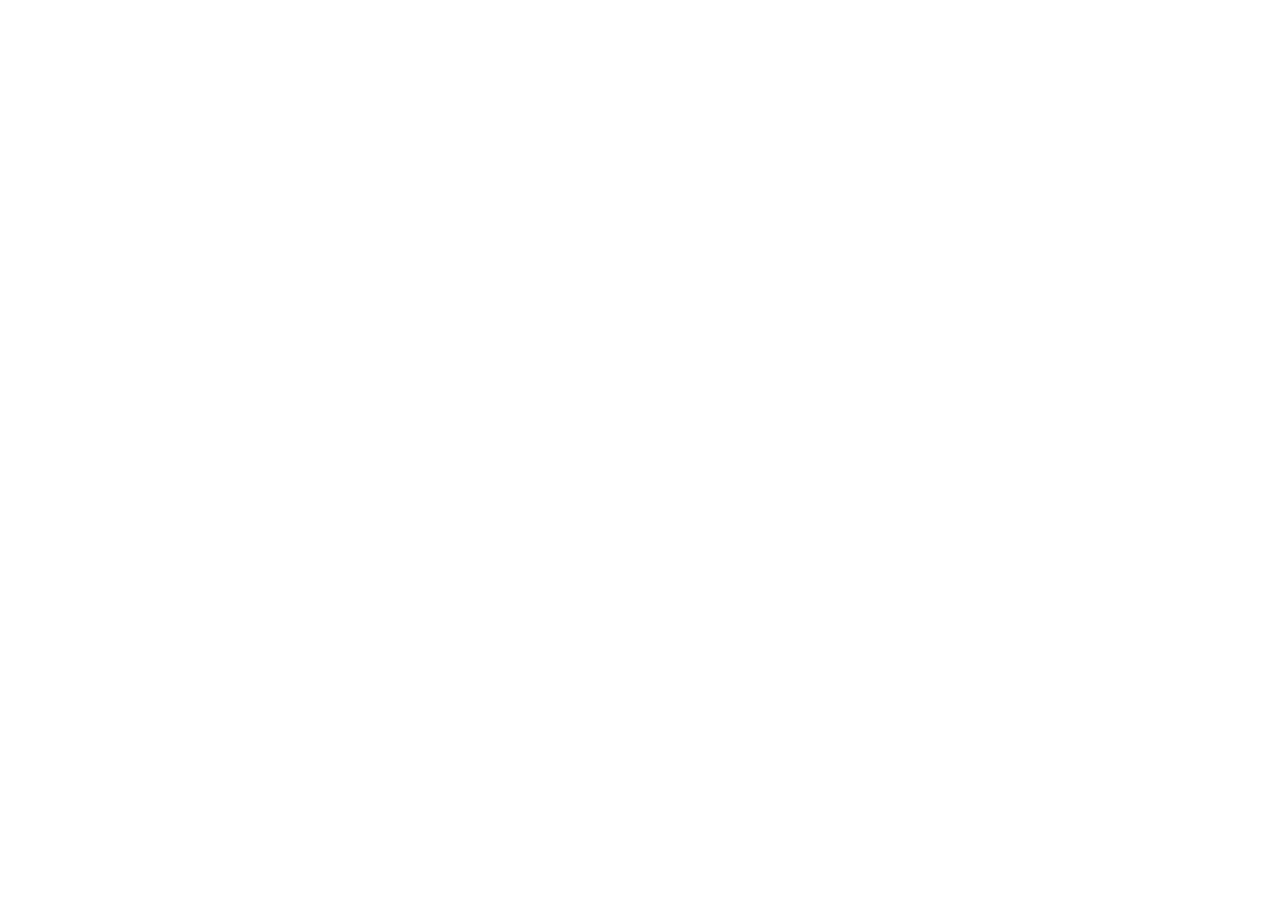
==== commit 4c3242eb: "Mac version moves to its own repository, Svitlyk-Mac - /mac/ is now only a redirect to denk0-ua.gith" ====
--- a/mac/index.html
+++ b/mac/index.html
@@ -3,285 +3,14 @@
 <head>
   <meta charset="utf-8">
   <meta name="viewport" content="width=device-width, initial-scale=1">
-  <meta name="theme-color" content="#fbfaf6" media="(prefers-color-scheme: light)">
-  <meta name="theme-color" content="#131315" media="(prefers-color-scheme: dark)">
-  <meta name="color-scheme" content="light dark">
-  <meta name="description" content="Світлик — лампочка біля годинника на Mac: показує графік відключень вашого будинку, рахує час до зміни світла й нагадує заздалегідь. Київ і Київська область.">
-  <meta property="og:title" content="Світлик — світло є. А до котрої?">
-  <meta property="og:description" content="Графік відключень, час до зміни світла й нагадування. У рядку меню Mac.">
-  <meta property="og:type" content="website">
-  <meta property="og:url" content="https://denk0-ua.github.io/Svitlyk/mac/">
-  <meta property="og:image" content="https://denk0-ua.github.io/Svitlyk/assets/mac-light.png">
-  <meta property="og:image:alt" content="Світлик у світлій і темній темі">
-  <link rel="canonical" href="https://denk0-ua.github.io/Svitlyk/mac/">
-  <title>Світлик для Mac — світло є. А до котрої?</title>
-  <link rel="icon" href="../assets/bulb.svg" type="image/svg+xml">
-  <link rel="preload" href="../assets/fonts/Zakon-Bold.ttf" as="font" type="font/ttf" crossorigin>
-  <link rel="stylesheet" href="mac.css">
-  <script>
-    // The visitor's system decides what the page shows, before anything is drawn.
-    (function () {
-      var platform = (navigator.userAgentData && navigator.userAgentData.platform) || navigator.platform || '';
-      var agent = navigator.userAgent || '';
-      var os = 'other';
-      if (/iPhone|iPad|iPod|Android/i.test(agent) || (navigator.maxTouchPoints > 1 && /Mac/i.test(platform))) os = 'other';
-      else if (/Mac/i.test(platform) || /Mac OS X/i.test(agent)) os = 'mac';
-      else if (/Win/i.test(platform) || /Windows/i.test(agent)) os = 'win';
-      // The Mac page always shows the Mac; a Windows visitor also gets a pointer to the Windows page.
-      document.documentElement.dataset.visitor = os;
-      document.documentElement.dataset.os = os === 'other' ? 'other' : 'mac';
-    })();
-  </script>
-  <script async src="https://www.googletagmanager.com/gtag/js?id=G-LN29BEMHQQ"></script>
-  <script>
-    window.dataLayer = window.dataLayer || [];
-    function gtag(){dataLayer.push(arguments);}
-    gtag('js', new Date());
-    gtag('config', 'G-LN29BEMHQQ');
-  </script>
-  <script src="mac.js" defer></script>
+  <meta name="robots" content="noindex">
+  <title>Світлик для Mac</title>
+  <link rel="canonical" href="https://denk0-ua.github.io/Svitlyk-Mac/">
+  <meta http-equiv="refresh" content="0; url=https://denk0-ua.github.io/Svitlyk-Mac/">
+  <!-- The Mac page moved to its own site; keep the part after # (e.g. #install). -->
+  <script>location.replace('https://denk0-ua.github.io/Svitlyk-Mac/' + location.hash);</script>
 </head>
 <body>
-  <svg class="symbols" aria-hidden="true"><defs>
-    <symbol id="bulb" viewBox="0 0 32 32"><path d="M10 23C10 19 5 17 5 11C5-2 27-2 27 11C27 17 22 19 22 23Z" fill="currentColor"/><rect x="10" y="25" width="12" height="2.5" rx="1.25" fill="currentColor"/><rect x="11" y="29" width="10" height="2" rx="1" fill="currentColor"/><path d="M14 23V14C14 10 9 11 11 14C13 17 19 17 21 14C23 11 18 10 18 14V23" fill="none" stroke="var(--filament,#000)" stroke-width="1.5" stroke-linecap="round"/></symbol>
-    <symbol id="arrow" viewBox="0 0 24 24"><path d="M12 3v15m-6-6 6 6 6-6M4 21h16" fill="none" stroke="currentColor" stroke-width="1.8" stroke-linecap="round" stroke-linejoin="round"/></symbol>
-    <symbol id="icon-external" viewBox="0 0 24 24" fill="none" stroke="currentColor" stroke-width="1.6" stroke-linecap="round" stroke-linejoin="round"><path d="M7 17 17 7M7 7h10v10"/></symbol>
-    <symbol id="icon-swap" viewBox="0 0 24 24" fill="none" stroke="currentColor" stroke-width="1.6" stroke-linecap="round" stroke-linejoin="round"><path d="M4 8h16m-4-4 4 4-4 4M20 16H4m4-4-4 4 4 4"/></symbol>
-    <symbol id="icon-check" viewBox="0 0 24 24" fill="none" stroke="currentColor" stroke-width="1.6" stroke-linecap="round" stroke-linejoin="round"><path d="m5 12 4 4L19 6"/></symbol>
-    <symbol id="icon-refresh" viewBox="0 0 24 24" fill="none" stroke="currentColor" stroke-width="1.6" stroke-linecap="round" stroke-linejoin="round"><path d="M20 5v6h-6M4 19v-6h6M5.8 8a7 7 0 0 1 11.6-3L20 8M4 16l2.6 3A7 7 0 0 0 18.2 16"/></symbol>
-    <symbol id="icon-sliders" viewBox="0 0 24 24" fill="none" stroke="currentColor" stroke-width="1.6" stroke-linecap="round" stroke-linejoin="round"><path d="M3 7h18M3 17h18"/><circle cx="9" cy="7" r="3" fill="var(--app)"/><circle cx="16" cy="17" r="3" fill="var(--app)"/></symbol>
-    <symbol id="app-refresh" viewBox="0 0 24 24" fill="none" stroke="currentColor" stroke-width="1.6" stroke-linecap="round" stroke-linejoin="round"><path d="M5.07 8A8 8 0 0 1 19.73 9.93M20 3v7h-7M18.93 16A8 8 0 0 1 4.27 14.07M4 21v-7h7"/></symbol>
-  </defs></svg>
-  <a class="skip" href="#main">Перейти до змісту</a>
-
-  <p class="other-os is-win">У вас Windows? <a href="../" data-analytics="navigation_click" data-location="banner" data-target="windows">Світлик для Windows — тут</a></p>
-  <main id="main">
-    <section class="hero" data-section="hero" aria-labelledby="hero-title">
-      <header class="header">
-        <a class="brand" href="#" data-analytics="navigation_click" data-location="header" data-target="top" aria-label="Світлик — на початок"><svg aria-hidden="true"><use href="#bulb"/></svg><span>Світлик</span></a>
-        <nav aria-label="Основна навігація">
-          <a class="nav-other" href="../" data-analytics="navigation_click" data-location="header" data-target="windows">Для Windows</a>
-          <a href="#app" data-analytics="navigation_click" data-location="header" data-target="app">Як виглядає</a>
-          <a href="#install" data-analytics="navigation_click" data-location="header" data-target="install">Як встановити</a>
-          <a href="#faq" data-analytics="navigation_click" data-location="header" data-target="faq">Питання</a>
-          <a class="nav-download" href="#download" data-analytics="navigation_click" data-location="header" data-target="download">Завантажити</a>
-        </nav>
-      </header>
-
-      <div class="hero-grid">
-        <div class="hero-copy">
-          <img class="app-icon-img" src="../assets/app-icon.png" width="88" height="88" alt="">
-          <h1 id="hero-title">Світло є.<br><span class="nowrap">А до котрої?</span></h1>
-          <p class="lead">Світлик — лампочка біля годинника<span class="only-win only-pc"> на панелі завдань Windows</span><span class="only-mac only-pc"> у рядку меню Mac</span>. Знає графік відключень вашого будинку, рахує, скільки лишилось до зміни світла, і нагадує заздалегідь.</p>
-          <div class="get" data-get="hero">
-            <a class="download only-win" data-platform="win" data-analytics="download_click" data-location="hero" data-file="Svitlyk.exe" href="https://github.com/DenK0-UA/Svitlyk/releases/latest/download/Svitlyk.exe"><svg aria-hidden="true"><use href="#arrow"/></svg><span>Завантажити для Windows</span></a>
-            <a class="download only-mac" data-platform="mac" data-analytics="download_click" data-location="hero" data-file="Svitlyk-macOS-1.0.0.zip" href="https://github.com/DenK0-UA/Svitlyk/releases/download/macos-v1.0.0/Svitlyk-macOS-1.0.0.zip"><svg aria-hidden="true"><use href="#arrow"/></svg><span>Завантажити для Mac</span></a>
-          </div>
-          <p class="get-note only-win only-pc">Windows 10 і 11. <a href="#install" data-analytics="navigation_click" data-location="hero" data-target="install">Як встановити</a></p>
-          <p class="get-note only-mac">Mac з M1 і новішими, macOS 26 і новіша. <a href="#install" data-analytics="navigation_click" data-location="hero" data-target="install">Як встановити</a></p>
-        </div>
-
-        <div class="mac-demo only-mac only-pc" data-light="on">
-          <div class="mac-screen" id="mac-screen">
-            <div class="menubar">
-              <span class="mb-left" aria-hidden="true"><svg viewBox="0 0 14 17" class="apple"><path d="M11.6 9c0-2 1.6-2.9 1.7-3a3.7 3.7 0 0 0-2.9-1.6c-1.2-.1-2.4.7-3 .7s-1.6-.7-2.6-.7A3.9 3.9 0 0 0 1.5 6.4c-1.4 2.4-.4 6 1 8 .7 1 1.5 2 2.5 2s1.4-.6 2.6-.6 1.5.6 2.6.6 1.7-1 2.4-2a8 8 0 0 0 1.1-2.2A3.4 3.4 0 0 1 11.6 9ZM9.6 3A3.4 3.4 0 0 0 10.4.5 3.5 3.5 0 0 0 8.1 1.7 3.2 3.2 0 0 0 7.3 4.1 2.9 2.9 0 0 0 9.6 3Z" fill="currentColor"/></svg><b>Finder</b><span>Файл</span><span>Правка</span><span>Вигляд</span></span>
-              <span class="mb-right">
-                <button class="mb-bulb" id="mac-bulb" type="button" aria-expanded="true" aria-controls="mac-panel" aria-label="Сховати приклад Світлика"><svg aria-hidden="true"><use href="#bulb"/></svg></button>
-                <svg class="mb-icon" viewBox="0 0 16 12" aria-hidden="true"><path d="M1 4a10 10 0 0 1 14 0M3.5 6.5a6.4 6.4 0 0 1 9 0M6 9a2.8 2.8 0 0 1 4 0" fill="none" stroke="currentColor" stroke-width="1.5" stroke-linecap="round"/></svg>
-                <svg class="mb-icon" viewBox="0 0 26 12" aria-hidden="true"><rect x=".75" y=".75" width="21.5" height="10.5" rx="3" fill="none" stroke="currentColor" stroke-width="1.2" opacity=".6"/><rect x="2.5" y="2.5" width="15" height="7" rx="1.6" fill="currentColor"/><path d="M24 4.2v3.6" stroke="currentColor" stroke-width="1.6" stroke-linecap="round" opacity=".6"/></svg>
-                <time id="mac-clock" aria-hidden="true">Пн 16 лист. 12:33</time>
-              </span>
-            </div>
-            <div class="mac-panel" id="mac-panel" role="region" aria-label="Інтерактивний приклад Світлика на Mac">
-              <div class="mp-head">
-                <div><p><b>Основна адреса</b> <span>Черга 4.2</span></p><p class="mp-address">Київ, вул. Хрещатик, 22</p></div>
-                <span class="mp-icons" aria-hidden="true"><svg><use href="#app-refresh"/></svg><svg viewBox="0 0 24 24"><circle cx="12" cy="12" r="3.2" fill="none" stroke="currentColor" stroke-width="1.6"/><path d="M12 2.8v2.4M12 18.8v2.4M2.8 12h2.4M18.8 12h2.4M5.5 5.5l1.7 1.7M16.8 16.8l1.7 1.7M5.5 18.5l1.7-1.7M16.8 7.2l1.7-1.7" stroke="currentColor" stroke-width="1.6" stroke-linecap="round"/></svg></span>
-              </div>
-              <div class="mp-hero">
-                <div>
-                  <p class="mp-title" data-mac="title">Світло є</p>
-                  <p class="mp-count"><b data-mac="h">3</b><span>год</span><b data-mac="m">27</b><span class="mp-min">хв</span><small data-mac="s">00 с</small></p>
-                  <p class="mp-caption" data-mac="caption">До вимкнення о 16:00</p>
-                </div>
-                <svg class="mp-bulb" aria-hidden="true"><use href="#bulb"/></svg>
-              </div>
-              <div class="mp-card">
-                <p class="mp-card-title"><svg viewBox="0 0 12 12" aria-hidden="true"><rect x="1" y="2" width="10" height="9" rx="1.5" fill="none" stroke="currentColor"/><path d="M1 4.5h10M3.5 1v2M8.5 1v2" stroke="currentColor"/></svg>Графік на сьогодні</p>
-                <div class="mp-pills" data-mac="pills"></div>
-                <div class="mp-times" aria-hidden="true"><span style="left:29.2%">07:00</span><span style="left:43.75%">10:30</span><span style="left:66.7%">16:00</span><span style="left:81.25%">19:30</span></div>
-                <div class="mp-tomorrow"><i class="on" style="left:0;width:16.7%"></i><i class="off" style="left:16.7%;width:14.6%"></i><i class="on" style="left:31.3%;width:16.6%"></i><i class="off" style="left:47.9%;width:20.9%"></i><i class="on" style="left:68.8%;width:12.5%"></i><i class="off" style="left:81.3%;width:18.7%"></i></div>
-                <p class="mp-small">Завтра, 17.11</p>
-                <p class="mp-next"><span data-mac="next-label">Наступне вимкнення</span><b data-mac="next">16:00 — 19:30 · 3 год 30 хв</b></p>
-              </div>
-              <div class="mp-card mp-station">
-                <p class="mp-card-title"><svg viewBox="0 0 14 12" aria-hidden="true"><rect x="1" y="3" width="12" height="8" rx="1.5" fill="none" stroke="currentColor"/><path d="M4 3V1.5M10 3V1.5M4.5 7h2M8 7h2M9 6v2" stroke="currentColor"/></svg>Станція EcoFlow</p>
-                <p class="mp-row"><b data-mac="source">Від мережі</b><b class="mp-volt" data-mac="volt">229 В</b></p>
-                <p class="mp-row"><span>Заряд</span><b data-mac="soc">86%</b></p>
-                <div class="mp-charge"><i data-mac="soc-bar"></i></div>
-                <p class="mp-row"><span data-mac="row1">До повного заряду</span><span data-mac="row1v">18 хв</span></p>
-                <p class="mp-row"><span data-mac="row2">Бере з мережі</span><span data-mac="row2v">900 Вт</span></p>
-              </div>
-              <div class="mp-card">
-                <p class="mp-card-title mp-watch-title"><svg viewBox="0 0 12 12" aria-hidden="true"><path d="M1.5 5.5 6 1.5l4.5 4V11h-9Z" fill="none" stroke="currentColor"/></svg>Стежу також<span class="mp-plus" aria-hidden="true">+</span></p>
-                <p class="mp-watch"><b>Батьки</b><span><svg><use href="#bulb"/></svg>Світло є до 08:30 завтра</span></p>
-                <p class="mp-watch"><b>Робота</b><span class="is-off"><svg><use href="#bulb"/></svg>Без світла до 23:30</span></p>
-              </div>
-            </div>
-          </div>
-          <div class="demo-controls"><span class="micro">Натисніть на лампочку</span><button type="button" id="mac-switch" aria-pressed="false"><span class="button-label">Показати без світла</span><svg class="icon" aria-hidden="true"><use href="#icon-swap"/></svg></button></div>
-          <p class="demo-note">Це приклад. Свій графік побачите в застосунку, коли введете адресу.</p>
-        </div>
-        <div class="hero-demo win-demo only-win only-pc">
-        <div class="demo-heading"><span class="micro">Лампочка біля годинника</span></div>
-        <div class="desktop" id="desktop">
-          <div class="desktop-label"><span class="little-square"></span> Робочий стіл Windows</div>
-          <div class="app-popup is-open" id="app-popup" role="region" aria-label="Інтерактивний приклад Світлика">
-            <div class="app-header"><span><svg aria-hidden="true"><use href="#bulb"/></svg> Світлик</span><span class="app-icons" aria-hidden="true"><svg class="icon" aria-hidden="true"><use href="#app-refresh"/></svg><svg class="icon" aria-hidden="true"><use href="#icon-sliders"/></svg></span></div>
-            <div class="app-address"><span>Київська область</span><span>Черга 4.2</span></div>
-            <h2 class="app-status"><i aria-hidden="true"></i><span id="demo-status">Світло є</span></h2>
-            <p class="app-until" id="demo-until">До вимкнення</p>
-            <p class="app-time"><span id="demo-hours">1 <small>год</small></span> <span id="demo-minutes">24 <small>хв</small></span> <span id="demo-seconds">36 с</span></p>
-            <div class="app-timeline" id="demo-today" aria-hidden="true"><span class="timeline-off" style="left:45.83%;width:16.67%"></span><span class="timeline-off" style="left:79.17%;width:12.5%"></span><span class="timeline-past" id="timeline-past"></span><span class="timeline-marker" id="timeline-marker"></span></div>
-<div class="timeline-ticks" aria-hidden="true"></div>
-            <div class="timeline-hours" id="demo-today-label" aria-hidden="true"><span>00</span><span>06</span><span>12</span><span>18</span><span>24</span></div>
-<div class="timeline-tomorrow" aria-hidden="true"><div class="timeline-hours" id="demo-tomorrow-label"><span>Завтра, 01.11</span></div><div class="app-timeline is-thin" id="demo-tomorrow"><span class="timeline-off" style="left:29.17%;width:12.5%"></span></div></div>
-            <div class="app-detail"><span id="demo-next">Наступне відключення</span><strong>11:00 — 15:00</strong></div>
-            <div class="app-detail"><span>Потім світло є</span><span>15:00 — 19:00</span></div>
-            <div class="app-watch" id="demo-watch"><div class="app-watch-head"><button type="button" id="watch-toggle" aria-expanded="true" aria-controls="watch-rows">Стежу також<span class="watch-count"> · 2</span><svg class="watch-chevron" viewBox="0 0 16 16" aria-hidden="true"><path d="m4 6 4 4 4-4" fill="none" stroke="currentColor" stroke-width="1.5" stroke-linecap="round" stroke-linejoin="round"/></svg></button><span class="app-watch-add">+ Додати</span></div><ul class="app-watch-rows" id="watch-rows"><li><i class="is-on" aria-hidden="true"></i><b>Мама</b><span>Світло є до 18:00</span><svg class="watch-arrow" viewBox="0 0 8 10" aria-hidden="true"><path d="M2.25 1.5 5.75 5 2.25 8.5" fill="none" stroke="currentColor" stroke-width="1.4" stroke-linecap="round" stroke-linejoin="round"/></svg></li><li><i aria-hidden="true"></i><b>Дача</b><span>Без світла до 21:30</span><svg class="watch-arrow" viewBox="0 0 8 10" aria-hidden="true"><path d="M2.25 1.5 5.75 5 2.25 8.5" fill="none" stroke="currentColor" stroke-width="1.4" stroke-linecap="round" stroke-linejoin="round"/></svg></li></ul></div>
-          </div>
-          <div class="taskbar">
-            <svg class="windows-mark" viewBox="0 0 20 20" aria-hidden="true"><path d="M1 1h8v8H1zm10 0h8v8h-8zM1 11h8v8H1zm10 0h8v8h-8z" fill="currentColor"/></svg>
-            <div class="taskbar-right">
-              <svg class="tray-chevron" viewBox="0 0 16 16" aria-hidden="true"><path d="m4 10 4-4 4 4" fill="none" stroke="currentColor" stroke-width="1.4" stroke-linecap="round" stroke-linejoin="round"/></svg>
-              <button class="tray-bulb" id="tray-button" type="button" aria-expanded="true" aria-controls="app-popup" aria-describedby="tray-instruction" aria-label="Сховати приклад Світлика"><svg aria-hidden="true"><use href="#bulb"/></svg></button>
-              <span class="system-language" aria-hidden="true">УКР</span>
-              <span class="system-icons" aria-hidden="true">
-                <svg viewBox="0 0 16 16"><path d="M1.5 5.5a10 10 0 0 1 13 0M4 8a6 6 0 0 1 8 0m-5.5 2.5a2.5 2.5 0 0 1 3 0"/><circle cx="8" cy="13" r=".7" fill="currentColor" stroke="none"/></svg>
-                <svg viewBox="0 0 18 16"><path d="M2 6h3l4-3v10l-4-3H2V6Zm10-1a4 4 0 0 1 0 6m2-8a7 7 0 0 1 0 10"/></svg>
-                <svg class="battery-icon" viewBox="0 0 24 16"><rect x="1.5" y="3.5" width="18" height="9" rx="2"/><path d="M22 6v4" stroke-width="2"/><rect x="4" y="6" width="12" height="4" rx=".6" fill="currentColor" stroke="none"/></svg>
-              </span>
-              <span class="clock-block"><time class="system-clock" id="system-clock">09:35</time><span class="system-date">31.10.2026</span></span>
-            </div>
-          </div>
-        </div>
-        <div class="demo-controls"><span class="micro" id="tray-instruction">Натисни на лампочку</span><button type="button" id="state-switch" aria-pressed="false"><span class="button-label">Показати без світла</span><svg class="icon" aria-hidden="true"><use href="#icon-swap"/></svg></button></div>
-        <p class="demo-note" id="demo-note" aria-live="polite">Тут — приклад графіка. Свій графік побачиш у застосунку, коли вкажеш адресу.</p>
-      </div>
-        <div class="phone-shots only-phone"><img src="../assets/mac-light.png" width="744" height="1324" alt="Світлик на Mac: світло є, відлік і графік." loading="lazy"></div>
-      </div>
-
-      <a class="next" href="#app" data-analytics="navigation_click" data-location="hero" data-target="app">Як це виглядає на вашому комп’ютері <svg aria-hidden="true"><use href="#arrow"/></svg></a>
-    </section>
-
-    <section class="app" id="app" data-section="app" aria-labelledby="app-title">
-      <h2 id="app-title">Так Світлик виглядає на Mac.</h2>
-      <p class="app-lead">Натисніть на лампочку у верхньому рядку меню — і відкриється панель: стан світла, відлік, графік на сьогодні й завтра, ваші адреси.</p>
-      <div class="shots">
-        <figure class="shot only-win"><img src="../assets/preview.png" width="864" height="512" alt="Світлик на Windows у темній і світлій темі: стан світла, відлік і графік на добу." loading="lazy"><figcaption class="only-phone">Windows</figcaption></figure>
-        <figure class="shot shot-mac only-mac">
-          <div class="mac-pair">
-            <img src="../assets/mac-light.png" width="744" height="1324" alt="Світлик на Mac у світлій темі: світло є, станція заряджається." loading="lazy">
-            <img src="../assets/mac-dark.png" width="744" height="1284" alt="Світлик на Mac у темній темі: світла немає, станція живить квартиру." loading="lazy">
-          </div>
-          <figcaption class="only-phone">Mac</figcaption>
-        </figure>
-      </div>
-
-      <div class="rows">
-        <div class="row">
-          <div class="row-text"><h3>Скільки ще — видно одразу.</h3><p>Великий відлік до вимкнення або до ввімкнення світла. Не треба рахувати по графіку: Світлик робить це сам і оновлює щосекунди.</p></div>
-          <div class="row-art mac-demo" aria-hidden="true"><div class="mac-panel art-panel"><div class="mp-hero"><div><p class="mp-title">Світло є</p><p class="mp-count"><b>3</b><span>год</span><b>26</b><span class="mp-min">хв</span><small>57 с</small></p><p class="mp-caption">До вимкнення о 16:00</p></div><svg class="mp-bulb"><use href="#bulb"/></svg></div></div></div>
-        </div>
-        <div class="row">
-          <div class="row-text"><h3>Графік на сьогодні й завтра.</h3><p>Уся доба зрозумілою шкалою: коли світло є, коли немає і скільки триває кожне вікно. Щойно ДТЕК опублікує графік на завтра — він теж з’явиться.</p></div>
-          <div class="row-art mac-demo" aria-hidden="true"><div class="mac-panel art-panel"><div class="mp-card" style="margin:0"><p class="mp-card-title">Графік на сьогодні</p><div class="mp-pills"><i class="on" style="--d:7">7 год</i><i class="off" style="--d:3.5">3,5 год</i><i class="on is-now" style="--d:5.5">5,5 год</i><i class="off" style="--d:3.5">3,5 год</i><i class="on" style="--d:4.5">4,5 год</i></div><div class="mp-times"><span style="left:29.2%">07:00</span><span style="left:43.75%">10:30</span><span style="left:66.7%">16:00</span><span style="left:81.25%">19:30</span></div><div class="mp-tomorrow"><i class="on" style="left:0;width:16.7%"></i><i class="on" style="left:31.3%;width:16.6%"></i><i class="on" style="left:68.8%;width:12.5%"></i></div><p class="mp-small">Завтра, 17.11</p><p class="mp-next"><span>Наступне вимкнення</span><b>16:00 — 19:30 · 3 год 30 хв</b></p></div></div></div>
-        </div>
-        <div class="row">
-          <div class="row-text"><h3>Нагадає заздалегідь.</h3><p>За 5–60 хвилин до вимкнення — встигнете зберегти роботу й зарядити техніку. І перед ввімкненням, щоб знати, коли повернеться світло.</p></div>
-          <div class="row-art" aria-hidden="true"><div class="toast-art"><img src="../assets/app-icon.png" alt="" width="38" height="38"><div><b>Вимкнення за графіком о 16:00</b><span>Через 15 хв. Саме час зарядити важливе.</span></div><time>зараз</time></div></div>
-        </div>
-        <div class="row">
-          <div class="row-text"><h3>Ваш будинок, не лише черга.</h3><p>Світлик перевіряє на сайті ДТЕК саме вашу адресу. Якщо там внесли аварійне чи екстрене відключення, покаже його й орієнтовний час відновлення.</p></div>
-          <div class="row-art" aria-hidden="true"><div class="toast-art"><img src="../assets/app-icon.png" alt="" width="38" height="38"><div><b>Відключення на будинку</b><span>Аварійне відключення орієнтовно до 18:30.</span></div><time>14:05</time></div></div>
-        </div>
-        <div class="row">
-          <div class="row-text"><h3>Стежте й за рідними.</h3><p>Додайте адресу батьків, офісу чи дачі — їхній стан буде в тій самій панелі, а нагадування для кожної вмикаються окремо.</p></div>
-          <div class="row-art mac-demo" aria-hidden="true"><div class="mac-panel art-panel"><div class="mp-card" style="margin:0"><p class="mp-card-title mp-watch-title">Стежу також<span class="mp-plus">+</span></p><p class="mp-watch"><b>Батьки</b><span><svg><use href="#bulb"/></svg>Світло є до 08:30 завтра</span></p><p class="mp-watch"><b>Робота</b><span class="is-off"><svg><use href="#bulb"/></svg>Без світла до 23:30</span></p><p class="mp-watch"><b>Дача</b><span><svg><use href="#bulb"/></svg>Світло є до 21:00</span></p></div></div></div>
-        </div>
-        <div class="row only-mac">
-          <div class="row-text"><h3>Бачить вашу станцію EcoFlow.</h3><p>Через Bluetooth, без інтернету: чи світло справді є, заряд, напругу в мережі й на скільки вистачить батареї. Зникло світло — повідомить одразу, навіть якщо ДТЕК ще мовчить.</p></div>
-          <div class="row-art mac-demo" aria-hidden="true"><div class="mac-panel art-panel"><div class="mp-card mp-station" style="margin:0"><p class="mp-card-title">Станція EcoFlow</p><p class="mp-row"><b>Від батареї</b><b class="mp-volt">230 В</b></p><p class="mp-row"><span>Заряд</span><b>64%</b></p><div class="mp-charge"><i style="width:64%"></i></div><p class="mp-row"><span>Вистачить приблизно на</span><span>5 год 40 хв</span></p><p class="mp-row"><span>Навантаження</span><span>320 Вт</span></p></div></div></div>
-        </div>
-      </div>
-    </section>
-
-    <section class="install" id="install" data-section="install" aria-labelledby="install-title">
-      <h2 id="install-title">Як встановити</h2>
-      <p class="install-lead">Кілька хвилин, навіть якщо ви робите таке вперше.</p>
-
-      <div class="steps only-mac">
-        
-        <ol>
-          <li><div><h4>Завантажте Світлик</h4><p>Натисніть «Завантажити для Mac». Браузер збереже файл <b>Svitlyk-macOS-1.0.0.zip</b> у папку «Завантаження».</p></div></li>
-          <li><div><h4>Перенесіть Світлик у «Програми»</h4><p>Відкрийте «Завантаження» і двічі клацніть ZIP — поруч з’явиться Світлик. Перетягніть його в папку <b>«Програми»</b> в лівій колонці вікна Finder.</p></div>
-            <figure class="art art-finder" aria-hidden="true"><div class="finder-side"><span>Обрані</span><span>Завантаження</span><span class="is-target">Програми</span><span>Документи</span></div><div class="finder-main"><svg class="app-icon"><use href="#bulb"/></svg><span>Svitlyk</span><i class="drag"></i></div></figure></li>
-          <li><div><h4>Відкрийте Термінал</h4><p>Натисніть <kbd>⌘</kbd> і <kbd>Пробіл</kbd> разом, надрукуйте <b>Термінал</b> і натисніть <kbd>Enter</kbd>. Відкриється вікно для команд — потрібна буде лише одна.</p></div></li>
-          <li><div><h4>Вставте команду й натисніть Enter</h4><p>Скопіюйте її кнопкою, вставте в Термінал (<kbd>⌘</kbd> <kbd>V</kbd>) і натисніть <kbd>Enter</kbd>. Пароль не потрібен.</p>
-            <div class="command"><code id="mac-command">xattr -dr com.apple.quarantine "/Applications/Svitlyk.app" &amp;&amp; open "/Applications/Svitlyk.app"</code><button type="button" class="copy" data-copy="#mac-command">Скопіювати</button></div>
-            <p class="why">Навіщо це: Світлик ще не має платного підпису Apple, тому macOS не відкриває його одразу. Команда знімає це обмеження лише зі Світлика й запускає його. Робиться один раз — нові версії Світлик встановить сам.</p></div></li>
-          <li><div><h4>Введіть адресу</h4><p>Угорі праворуч, біля годинника, з’явиться лампочка. Натисніть на неї, введіть свою адресу — і готово.</p></div></li>
-        </ol>
-      </div>
-
-      <div class="steps only-win">
-        <h3 class="only-phone">На Windows</h3>
-        <ol>
-          <li><div><h4>Завантажте Світлик</h4><p>Натисніть «Завантажити для Windows». Браузер збереже файл <b>Svitlyk.exe</b> у папку «Завантаження».</p></div></li>
-          <li><div><h4>Перенесіть файл у постійну папку</h4><p>Наприклад, у «Документи». Тільки не в Program Files — звідти Світлик не зможе оновлюватися.</p></div></li>
-          <li><div><h4>Запустіть Світлик</h4><p>Двічі клацніть файл. Якщо з’явиться синє вікно «Windows захистив ваш ПК», натисніть <b>«Докладніше»</b>, а потім <b>«Виконати все одно»</b>. Так Windows поводиться з усіма новими програмами без платного підпису.</p></div>
-            <figure class="art art-smartscreen" aria-hidden="true"><b>Windows захистив ваш ПК</b><span>Фільтр Microsoft Defender SmartScreen запобіг запуску невідомої програми…</span><u>Докладніше</u><i>Виконати все одно</i></figure></li>
-          <li><div><h4>Знайдіть лампочку</h4><p>Вона з’явиться біля годинника внизу праворуч. Якщо її не видно — натисніть стрілку <kbd>^</kbd> біля годинника й перетягніть лампочку на панель завдань.</p></div></li>
-          <li><div><h4>Введіть адресу</h4><p>Натисніть на лампочку, введіть свою адресу — і готово. Нові версії Світлик встановлюватиме сам.</p></div></li>
-        </ol>
-      </div>
-    </section>
-
-    <section class="faq" id="faq" data-section="faq" aria-labelledby="faq-title">
-      <h2 id="faq-title">Часті питання</h2>
-      <div class="faq-list">
-        <details data-question="source"><summary>Звідки графік і наскільки він точний?</summary><p>Із відкритих даних ДТЕК — того самого джерела, що й приклад угорі сторінки. Щойно опублікують графік на завтра, Світлик покаже і його. Ще він перевіряє на сайті ДТЕК саме ваш будинок: якщо там внесли аварійне відключення, покаже його й орієнтовний час відновлення. Насправді світло часто вмикають на кілька хвилин пізніше, ніж за графіком.</p></details>
-        <details data-question="queue"><summary>Як дізнатися свою чергу?</summary><p>У Світлику просто введіть адресу — чергу він знайде сам.</p></details>
-        <details data-question="regions"><summary>Які міста підтримуються?</summary><p>Поки Київ і Київська область. Інші області з’являться згодом.</p></details>
-        <details data-question="internet"><summary>Потрібен інтернет?</summary><p>Щоб оновлювати графік — так. Якщо мережа зникла, Світлик покаже останній відомий графік і чесно позначить, станом на котру він годину.</p></details>
-        <details class="only-win" data-question="smartscreen"><summary>Windows пише «Windows захистив ваш ПК». Це безпечно?</summary><p>Так. Windows показує це вікно для нових програм без платного підпису видавця. Натисніть <span class="nowrap">«Докладніше» → «Виконати все одно»</span>.</p></details>
-        <details class="only-win" data-question="tray"><summary>Не бачу лампочку біля годинника.</summary><p>Windows ховає нові значки під стрілку <span class="nowrap">«^»</span> біля годинника — лампочка там. Перетягніть її на панель завдань, і вона завжди буде на видноті.</p></details>
-        <details class="only-mac" data-question="mac-install"><summary>Навіщо команда в Терміналі?</summary><p>Світлик ще не має платного підпису Apple, тому macOS спершу не дає його відкрити. Одна команда знімає це обмеження лише зі Світлика — <a href="#install" data-analytics="navigation_click" data-location="faq" data-target="install">ось покроково</a>. Це треба зробити один раз: нові версії Світлик встановить сам.</p></details>
-        <details class="only-mac" data-question="mac-intel"><summary>Чи працює на Маках з Intel?</summary><p>Поки ні: потрібен Mac з M1 або новішим процесором і macOS 26 чи новіша.</p></details>
-        <details class="only-mac" data-question="station"><summary>Які зарядні станції бачить Світлик?</summary><p>Поки EcoFlow Delta 2 Max, на Mac. Світлик під’єднується до станції через Bluetooth, тож Mac має бути поруч і не спати. Підтримка експериментальна.</p></details>
-        <details data-question="remove"><summary>Як видалити Світлик?</summary><p>Вимкніть автозапуск у налаштуваннях і закрийте Світлик. На Windows видаліть <code>Svitlyk.exe</code> і папку <code>%LOCALAPPDATA%\Svitlyk</code>, на Mac — Світлик із «Програм» і папку <code>~/Library/Application Support/Svitlyk</code>.</p></details>
-      </div>
-    </section>
-
-    <section class="final" id="download" data-section="download" aria-labelledby="download-title">
-      <h2 id="download-title">Нехай графік буде поруч.</h2>
-      <p>Завантажте Світлик, запустіть і введіть свою адресу. Далі він працює сам.</p>
-      <div class="get" data-get="download">
-        <a class="download only-win" data-platform="win" data-analytics="download_click" data-location="download" data-file="Svitlyk.exe" href="https://github.com/DenK0-UA/Svitlyk/releases/latest/download/Svitlyk.exe"><svg aria-hidden="true"><use href="#arrow"/></svg><span>Завантажити для Windows</span></a>
-        <a class="download only-mac" data-platform="mac" data-analytics="download_click" data-location="download" data-file="Svitlyk-macOS-1.0.0.zip" href="https://github.com/DenK0-UA/Svitlyk/releases/download/macos-v1.0.0/Svitlyk-macOS-1.0.0.zip"><svg aria-hidden="true"><use href="#arrow"/></svg><span>Завантажити для Mac</span></a>
-      </div>
-      <p class="hint" hidden data-hint="win">Windows попередив? Натисніть «Докладніше» → «Виконати все одно».</p>
-      <p class="hint" hidden data-hint="mac">Далі: перетягніть Світлик у «Програми» й виконайте одну команду — <a href="#install" data-analytics="navigation_click" data-location="download" data-target="install">ось як</a>.</p>
-      <a class="versions" href="https://github.com/DenK0-UA/Svitlyk/releases" data-analytics="releases_click" data-location="download">Усі версії та зміни</a>
-    </section>
-  </main>
-
-  <footer class="footer">
-    <div><a class="brand" href="#" data-analytics="navigation_click" data-location="footer" data-target="top"><svg aria-hidden="true"><use href="#bulb"/></svg><span>Світлик</span></a><p>Є також <a href="../" data-analytics="navigation_click" data-location="footer" data-target="windows">версія для Windows</a>.</p></div>
-    <div class="footer-right">
-      <a data-analytics="contact_click" data-location="footer" href="https://t.me/DenK0_UA" target="_blank" rel="noopener">Написати автору в Telegram <svg class="icon" aria-hidden="true"><use href="#icon-external"/></svg></a>
-      <small>Світлик показує плановий графік і повідомлення ДТЕК. Фактичні відключення можуть відрізнятися.</small>
-      <p class="legal"><a href="privacy.html">Конфіденційність</a> <a href="terms.html">Умови використання</a></p>
-    </div>
-  </footer>
+  <p>Світлик для Mac тепер тут: <a href="https://denk0-ua.github.io/Svitlyk-Mac/">denk0-ua.github.io/Svitlyk-Mac</a></p>
 </body>
 </html>
